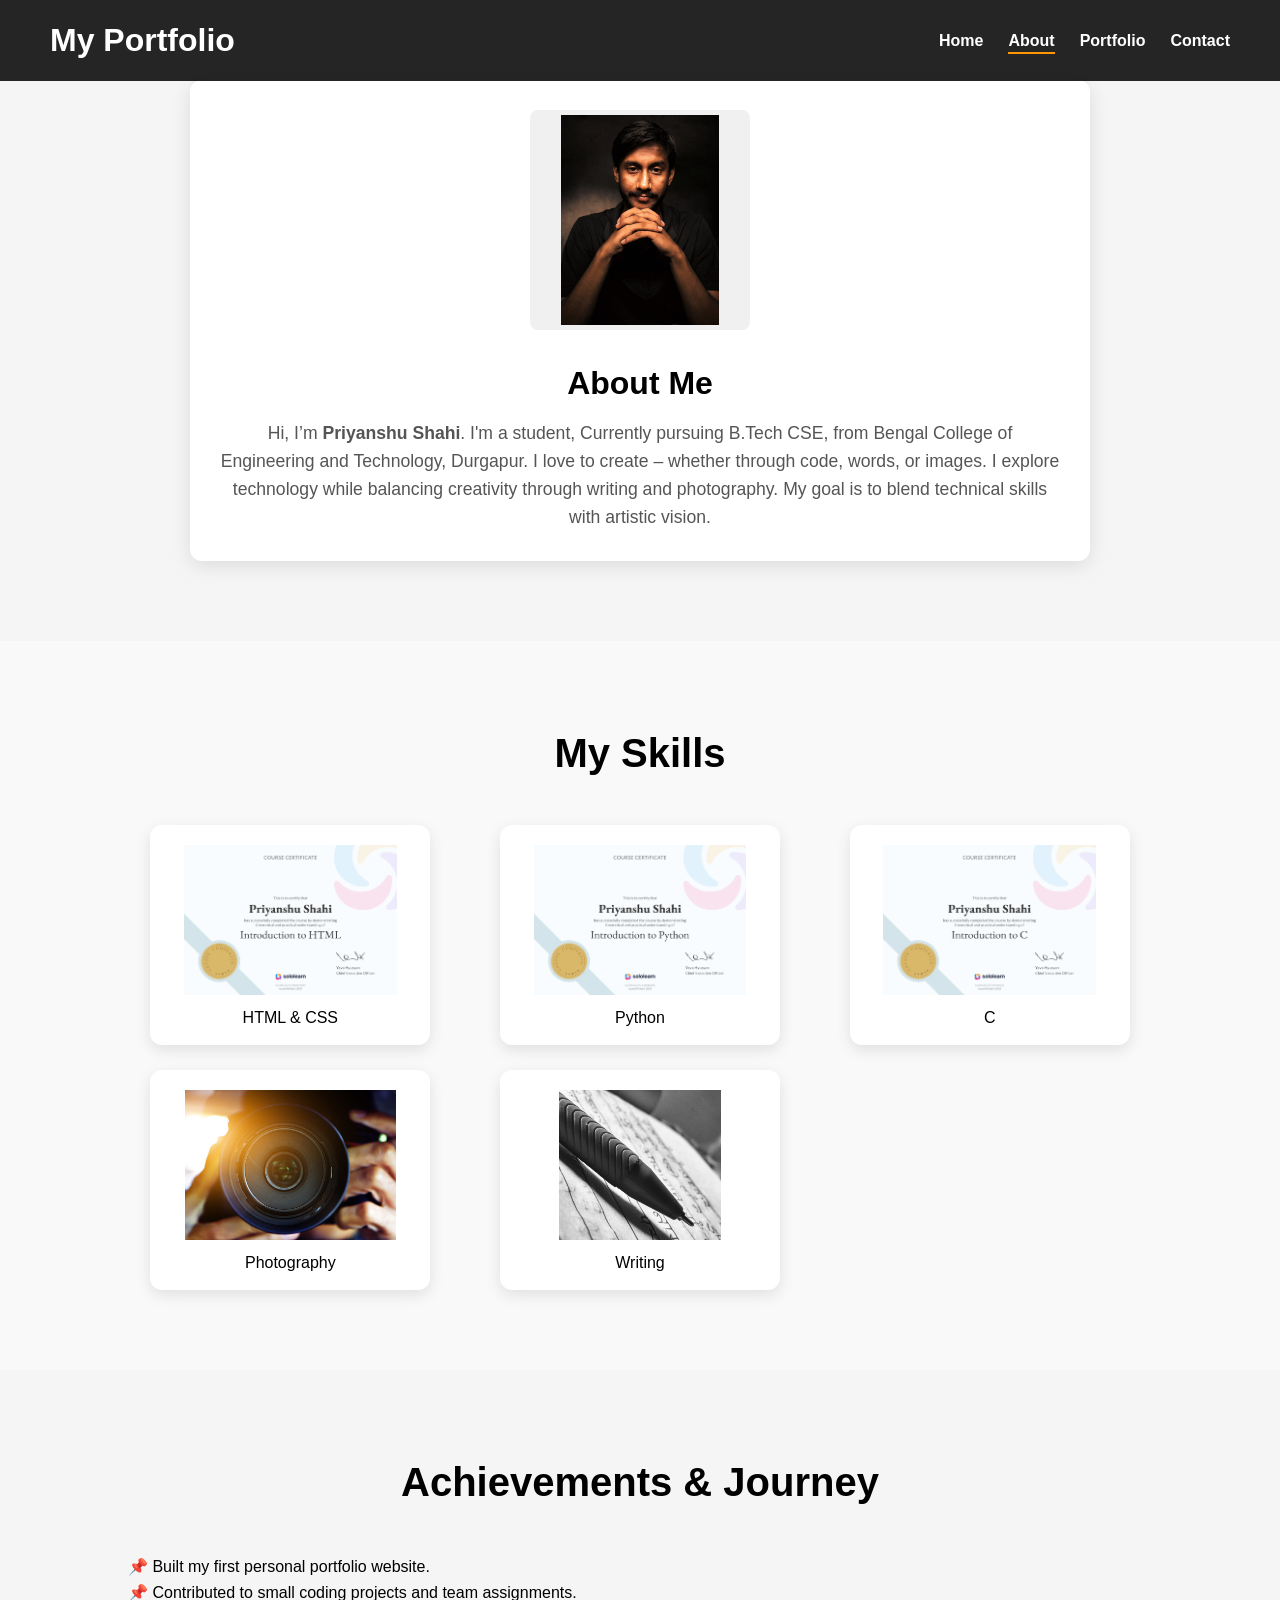
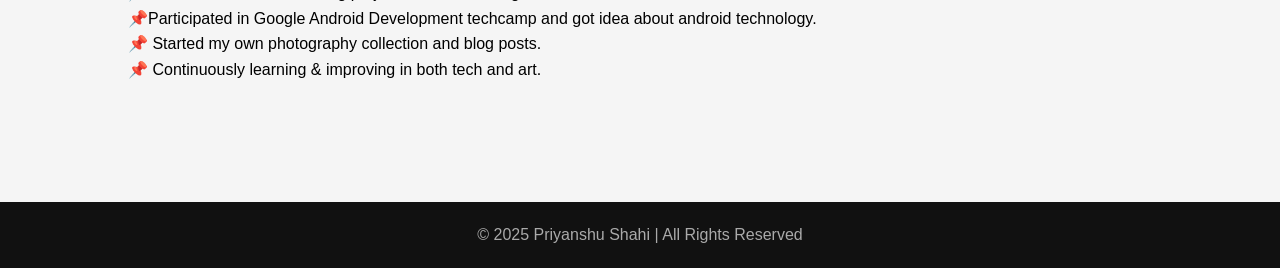
==== about.html @ d2779d8a "commit" ====
<!DOCTYPE html>
<html lang="en">
<head>
  <meta charset="UTF-8">
  <meta name="viewport" content="width=device-width, initial-scale=1.0">
  <title>About</title>
  <link rel="stylesheet" href="style.css">
</head>
<body>
  <header>
    <h1>My Portfolio</h1>
    <nav>
      <ul>
        <li><a href="index.html">Home</a></li>
        <li><a href="about.html" class="active">About</a></li>
        <li><a href="portfolio.html">Portfolio</a></li>
        <li><a href="contact.html">Contact</a></li>
      </ul>
    </nav>
  </header>

  <!-- Profile Box -->
  <section class="about-profile">
    <div class="profile-box">
      <img src="media/i.jpeg" alt="Priyanshu's Profile Picture">
      <div class="bio">
        <h2>About Me</h2>
        <p>
          Hi, I’m <strong>Priyanshu Shahi</strong>. 
          I'm a student, Currently pursuing B.Tech CSE, from Bengal College of Engineering and Technology, Durgapur.
          I love to create – whether through code, words, or images.  
          I explore technology while balancing creativity through writing and photography.  
          My goal is to blend technical skills with artistic vision.
        </p>
      </div>
    </div>
  </section>

  <!-- Skills Section (Box Format) -->
  <section class="skills-boxes">
    <h2>My Skills</h2>
    <div class="skills-grid">
      <div class="skill-card">
        <img src="media/html.png" alt="HTML & CSS">
        HTML & CSS
      </div>
      <div class="skill-card">
        <img src="media/Python.png" alt="JavaScript">
        Python
      </div>
      <div class="skill-card">
        <img src="media/C.png" alt="Problem Solving">
        C
      </div>
      <div class="skill-card">
        <img src="media/p.jpg" alt="Photography">
        Photography
      </div>
      <div class="skill-card">
        <img src="media/w.jpeg" alt="Writing">
        Writing
      </div>
    
    </div>
  </section>

  <!-- Achievements -->
  <section class="about">
    <h2>Achievements & Journey</h2>
    <div class="about-content">
      <p>📌 Built my first personal portfolio website.</p>
      <p>📌 Contributed to small coding projects and team assignments.</p>
      <p>📌Participated in Google Android Development techcamp and got idea about android technology.</p>
      <p>📌 Started my own photography collection and blog posts.</p>
      <p>📌 Continuously learning & improving in both tech and art.</p>
    </div>
  </section>

  <footer>
    <p>© 2025 Priyanshu Shahi | All Rights Reserved</p>
  </footer>
</body>
</html>
---- style.css ----
/* Global Styles */
* { margin: 0; padding: 0; box-sizing: border-box; }
body {
  font-family: Arial, sans-serif;
  background: #f5f5f5;
  line-height: 1.6;
  scroll-behavior: smooth;
}
a { text-decoration: none; color: inherit; }

/* Navbar */
header {
  position: fixed;
  top:0; left:0; width:100%;
  background: rgba(0,0,0,0.85);
  display: flex; justify-content: space-between; align-items:center;
  padding: 15px 50px;
  z-index:1000;
}
header h1 { color:#fff; }
nav ul { display:flex; list-style:none; gap:25px; }
nav ul li a {
  color:#fff; font-weight:bold; position:relative;
}
nav ul li a::after {
  content:""; position:absolute; bottom:-5px; left:0;
  width:0; height:2px; background:#ff9800;
  transition:0.3s;
}
nav ul li a:hover::after, nav ul li a.active::after { width:100%; }

/* Hero Section */
.hero {
  position: relative;
  height: 100vh;
  display: flex;
  justify-content: center;
  align-items: center;
  text-align: center;
  color: #fff;
  overflow: hidden;
}
.hero::before {
  content: "";
  position: absolute;
  top: 0; left: 0;
  width: 100%; height: 100%;
  background: url("media/bg.jpeg") center/cover no-repeat;
  opacity: 0.3;
  z-index: -1;
}
.hero::after {
  content: "";
  position: absolute;
  top: 0; left: 0;
  width: 100%; height: 100%;
  background: rgba(0, 0, 0, 0.5);
  z-index: -1;
}
.hero h2 { font-size:3rem; margin-bottom:15px; }
.hero p { font-size:1.3rem; margin-bottom:20px; }
.hero a {
  padding:12px 30px; border-radius:30px; background:#ff9800; color:#fff;
  font-weight:bold; transition:0.3s;
}
.hero a:hover { background:#e68900; }

/* Profile Section (Home) */
.profile {
  background:#fff; padding:80px 10%; text-align:center;
}
.profile img {
  width:180px; height:180px; border-radius:50%;
  object-fit:cover; margin-bottom:20px;
  border:5px solid #ff9800;
}
.profile h2 { font-size:2rem; margin-bottom:10px; }
.profile p { max-width:700px; margin:auto; font-size:1.1rem; color:#555; }

/* About Page Profile Box */
.about-profile {
  padding: 80px 10%;
  display: flex;
  justify-content: center;
}
.profile-box {
  background: #fff;
  padding: 30px;
  border-radius: 12px;
  box-shadow: 0 5px 20px rgba(0,0,0,0.1);
  max-width: 900px;
  text-align: center;
}
.profile-box img {
  width: 220px;
  height: 220px;
  object-fit: contain;   /* ensures full image fits */
  border-radius: 8px;
  margin-bottom: 20px;
  background: #f0f0f0;
  padding: 5px;
}
.profile-box h2 {
  font-size: 2rem;
  margin-bottom: 10px;
}
.profile-box p {
  font-size: 1.1rem;
  color: #555;
}

/* Skills Section as Gallery */
.skills-boxes {
  padding: 80px 10%;
  background: #f9f9f9;
}
.skills-boxes h2 {
  text-align: center;
  font-size: 2.5rem;
  margin-bottom: 40px;
}

.skills-grid {
  display: grid;
  grid-template-columns: repeat(3, 1fr); /* desktop: 3 per row */
  gap: 25px;
  justify-items: center;
}

.skill-card {
  background: #fff;
  border-radius: 12px;
  overflow: hidden;
  box-shadow: 0 5px 15px rgba(0,0,0,0.1);
  transition: transform 0.3s, box-shadow 0.3s;
  width: 100%;
  max-width: 280px;
}

.skill-card:hover {
  transform: scale(1.05);
  box-shadow: 0 8px 25px rgba(0,0,0,0.15);
}

.skill-card img {
  width: 100%;
  height: 200px;
  object-fit: contain; /* keeps text inside visible */
  background: #fff;
}

/* ===== Responsive Breakpoints ===== */
@media (max-width: 992px) {
  .skills-grid {
    grid-template-columns: repeat(2, 1fr); /* tablet: 2 per row */
  }
}
@media (max-width: 600px) {
  .skills-grid {
    grid-template-columns: 1fr; /* mobile: 1 per row */
  }
}


/* Skill Cards */
.skill-card {
  background: #fff;
  padding: 20px;
  border-radius: 12px;
  box-shadow: 0 5px 15px rgba(0,0,0,0.1);
  text-align: center;
  transition: 0.3s;
  display: flex;
  flex-direction: column;
  align-items: center;
  justify-content: space-between;
  height: 220px;   /* fixed height box */
}

.skill-card:hover {
  transform: translateY(-10px);
  box-shadow: 0 8px 20px rgba(0,0,0,0.15);
}

.skill-card img {
  width: 100%;
  height: 150px;
  object-fit: contain; /* ensures image fits fully */
  margin-bottom: 10px;
}

.skill-card h3 {
  font-size: 0.9rem;   /* smaller caption */
  color: #444;
  font-weight: 500;
}


/* Sections */
section { padding:80px 10%; }

/* Services */
.services { background:#fff; }
.services h2, .about h2, .portfolio h2, .contact h2 {
  text-align:center; font-size:2.5rem; margin-bottom:40px;
}
.service-grid {
  display:grid; grid-template-columns: repeat(auto-fit, minmax(250px,1fr));
  gap:20px;
}
.service-box {
  background:#f9f9f9; padding:30px; border-radius:12px;
  text-align:center; transition:0.3s; box-shadow:0 5px 15px rgba(0,0,0,0.1);
}
.service-box:hover { transform:translateY(-10px); }
.service-box i { font-size:3rem; color:#ff9800; margin-bottom:15px; }

/* Portfolio */
.portfolio-category { margin-bottom: 60px; }
.portfolio-category h3 {
  font-size: 2rem;
  text-align: center;
  margin-bottom: 25px;
}
.grid {
  display:grid; grid-template-columns: repeat(auto-fit, minmax(250px,1fr));
  gap:20px;
}
.card {
  background:#fff; border-radius:12px;
  overflow:hidden; box-shadow:0 5px 15px rgba(0,0,0,0.1);
  transition:transform 0.3s;
}
.card:hover { transform:translateY(-10px); }
.card img { width:100%; height:200px; object-fit:cover; }
.card .info { padding:15px; }

.portfolio-btn {
  text-align: center;
  margin-top: 25px;
}
.portfolio-btn a {
  display: inline-block;
  padding: 12px 30px;
  background: #ff9800;
  color: #fff;
  border-radius: 30px;
  font-weight: bold;
  transition: 0.3s;
}
.portfolio-btn a:hover { background: #e68900; }

/* Contact Section */
.contact {
  background:#222;
  color:#fff;
  text-align:center;
  padding: 80px 10%;
}
.contact form {
  max-width:600px;
  margin:auto;
  text-align:left;
}
.contact input, 
.contact textarea {
  width:100%;
  padding:12px;
  margin:10px 0;
  border:none;
  border-radius:8px;
}
.contact button {
  padding:12px 30px;
  border:none;
  border-radius:30px;
  background:#ff9800;
  color:#fff;
  cursor:pointer;
  font-weight:bold;
}
.contact button:hover {
  background:#e68900;
}
.icons {
  margin-top:25px;
}
.icons a {
  font-size:2rem;
  margin:0 15px;
  color:#ff9800;
  transition:0.3s;
}
.icons a:hover {
  color:#fff;
}
/* Contact Profile Card */
.contact-card {
  background: #fff;
  color: #333;
  text-align: center;
  padding: 30px;
  margin: 30px auto;
  border-radius: 12px;
  box-shadow: 0 5px 15px rgba(0,0,0,0.1);
  max-width: 400px;
}
.contact-card img {
  width: 150px;
  height: 150px;
  border-radius: 12px;
  object-fit: cover;
  margin-bottom: 15px;
}
.contact-card h3 {
  font-size: 22px;
  margin-bottom: 8px;
}
.contact-card p {
  font-size: 14px;
  margin: 4px 0;
}
.contact-card a {
  color: #ff9800;
  text-decoration: none;
}
.contact-card a:hover {
  text-decoration: underline;
}

/* Footer */
footer {
  background:#111; color:#aaa; text-align:center; padding:20px;
  margin-top:40px;
}

/* Responsive */
@media (max-width: 768px) {
  header { padding: 15px 20px; }
  nav ul { gap:15px; }
  .hero h2 { font-size:2rem; }
  .hero p { font-size:1rem; }
  .profile img { width:140px; height:140px; }
  .profile-box img { width:180px; height:180px; }
  .skill-card img { width:100px; height:100px; }
}
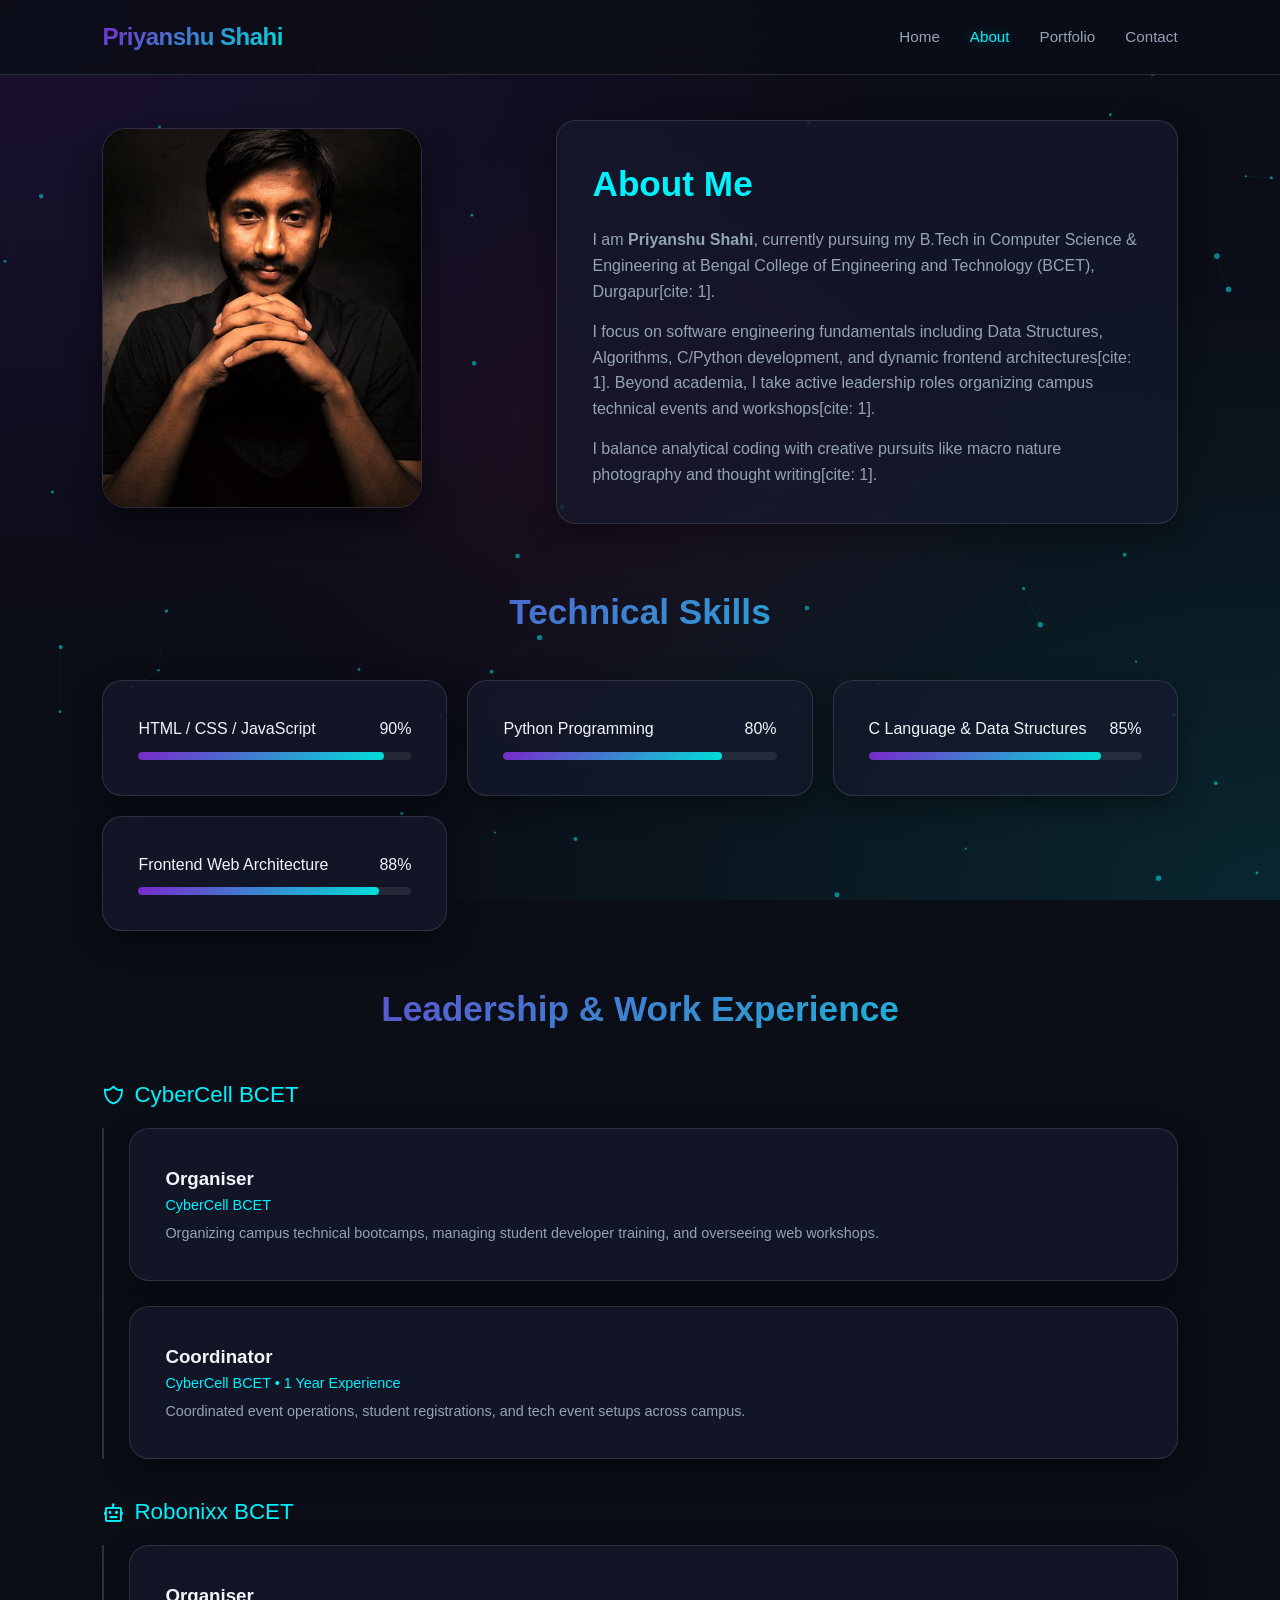
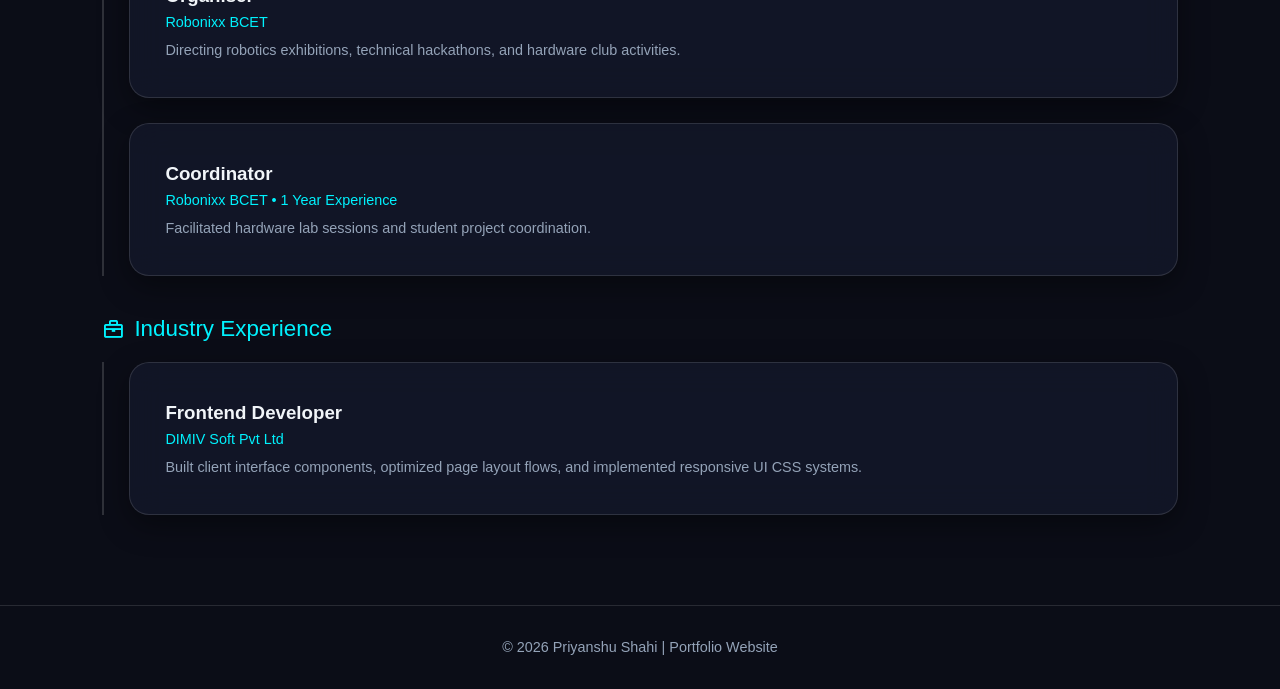
==== commit a11c9c6d: "last edit till cyber animatin" ====
--- a/about.html
+++ b/about.html
@@ -1,83 +1,190 @@
-<!DOCTYPE html>
+<!doctype html>
 <html lang="en">
-<head>
-  <meta charset="UTF-8">
-  <meta name="viewport" content="width=device-width, initial-scale=1.0">
-  <title>About</title>
-  <link rel="stylesheet" href="style.css">
-</head>
-<body>
-  <header>
-    <h1>My Portfolio</h1>
-    <nav>
-      <ul>
-        <li><a href="index.html">Home</a></li>
-        <li><a href="about.html" class="active">About</a></li>
-        <li><a href="portfolio.html">Portfolio</a></li>
-        <li><a href="contact.html">Contact</a></li>
-      </ul>
-    </nav>
-  </header>
+  <head>
+    <meta charset="UTF-8" />
+    <meta name="viewport" content="width=device-width, initial-scale=1.0" />
+    <title>About | Priyanshu Shahi</title>
+    <link
+      href="https://unpkg.com/boxicons@2.1.4/css/boxicons.min.css"
+      rel="stylesheet"
+    />
+    <link rel="stylesheet" href="style.css" />
+  </head>
+  <body>
+    <canvas id="cyber-canvas"></canvas>
+    <header>
+      <div class="logo">Priyanshu Shahi</div>
+      <div class="menu-toggle"><i class="bx bx-menu"></i></div>
+      <nav>
+        <ul>
+          <li><a href="index.html">Home</a></li>
+          <li><a href="about.html" class="active">About</a></li>
+          <li><a href="portfolio.html">Portfolio</a></li>
+          <li><a href="contact.html">Contact</a></li>
+        </ul>
+      </nav>
+    </header>
 
-  <!-- Profile Box -->
-  <section class="about-profile">
-    <div class="profile-box">
-      <img src="media/i.jpeg" alt="Priyanshu's Profile Picture">
-      <div class="bio">
-        <h2>About Me</h2>
-        <p>
-          Hi, I’m <strong>Priyanshu Shahi</strong>. 
-          I'm a student, Currently pursuing B.Tech CSE, from Bengal College of Engineering and Technology, Durgapur.
-          I love to create – whether through code, words, or images.  
-          I explore technology while balancing creativity through writing and photography.  
-          My goal is to blend technical skills with artistic vision.
-        </p>
+    <section>
+      <!-- About Split Layout -->
+      <div class="about-split">
+        <div class="about-photo-wrapper">
+          <img src="media/i.jpeg" alt="Priyanshu Shahi Profile" />
+        </div>
+
+        <div class="glass-card">
+          <h2
+            style="
+              font-size: 2.2rem;
+              margin-bottom: 15px;
+              color: var(--accent-cyan);
+            "
+          >
+            About Me
+          </h2>
+          <p style="color: var(--text-muted); margin-bottom: 15px">
+            I am <strong>Priyanshu Shahi</strong>, currently pursuing my B.Tech
+            in Computer Science & Engineering at Bengal College of Engineering
+            and Technology (BCET), Durgapur[cite: 1].
+          </p>
+          <p style="color: var(--text-muted); margin-bottom: 15px">
+            I focus on software engineering fundamentals including Data
+            Structures, Algorithms, C/Python development, and dynamic frontend
+            architectures[cite: 1]. Beyond academia, I take active leadership
+            roles organizing campus technical events and workshops[cite: 1].
+          </p>
+          <p style="color: var(--text-muted)">
+            I balance analytical coding with creative pursuits like macro nature
+            photography and thought writing[cite: 1].
+          </p>
+        </div>
       </div>
-    </div>
-  </section>
 
-  <!-- Skills Section (Box Format) -->
-  <section class="skills-boxes">
-    <h2>My Skills</h2>
-    <div class="skills-grid">
-      <div class="skill-card">
-        <img src="media/html.png" alt="HTML & CSS">
-        HTML & CSS
+      <!-- Skills Section -->
+      <h2 class="section-title" style="margin-top: 60px">Technical Skills</h2>
+      <div class="skills-grid">
+        <div class="glass-card">
+          <div style="display: flex; justify-content: space-between">
+            <span>HTML / CSS / JavaScript</span><span>90%</span>
+          </div>
+          <div class="progress-track">
+            <div class="progress-fill" data-progress="90"></div>
+          </div>
+        </div>
+        <div class="glass-card">
+          <div style="display: flex; justify-content: space-between">
+            <span>Python Programming</span><span>80%</span>
+          </div>
+          <div class="progress-track">
+            <div class="progress-fill" data-progress="80"></div>
+          </div>
+        </div>
+        <div class="glass-card">
+          <div style="display: flex; justify-content: space-between">
+            <span>C Language & Data Structures</span><span>85%</span>
+          </div>
+          <div class="progress-track">
+            <div class="progress-fill" data-progress="85"></div>
+          </div>
+        </div>
+        <div class="glass-card">
+          <div style="display: flex; justify-content: space-between">
+            <span>Frontend Web Architecture</span><span>88%</span>
+          </div>
+          <div class="progress-track">
+            <div class="progress-fill" data-progress="88"></div>
+          </div>
+        </div>
       </div>
-      <div class="skill-card">
-        <img src="media/Python.png" alt="JavaScript">
-        Python
+
+      <!-- Experience Timeline (Separated Clubs & Industry) -->
+      <h2 class="section-title">Leadership & Work Experience</h2>
+
+      <!-- CyberCell BCET Group -->
+      <div class="timeline-section-title">
+        <i class="bx bx-shield-alt-2"></i> CyberCell BCET
       </div>
-      <div class="skill-card">
-        <img src="media/C.png" alt="Problem Solving">
-        C
+      <div class="timeline">
+        <div class="timeline-item glass-card">
+          <h3>Organiser</h3>
+          <p style="color: var(--accent-cyan); font-size: 0.9rem">
+            CyberCell BCET
+          </p>
+          <p
+            style="color: var(--text-muted); font-size: 0.9rem; margin-top: 5px"
+          >
+            Organizing campus technical bootcamps, managing student developer
+            training, and overseeing web workshops.
+          </p>
+        </div>
+        <div class="timeline-item glass-card">
+          <h3>Coordinator</h3>
+          <p style="color: var(--accent-cyan); font-size: 0.9rem">
+            CyberCell BCET • 1 Year Experience
+          </p>
+          <p
+            style="color: var(--text-muted); font-size: 0.9rem; margin-top: 5px"
+          >
+            Coordinated event operations, student registrations, and tech event
+            setups across campus.
+          </p>
+        </div>
       </div>
-      <div class="skill-card">
-        <img src="media/p.jpg" alt="Photography">
-        Photography
+
+      <!-- Robonixx BCET Group -->
+      <div class="timeline-section-title">
+        <i class="bx bx-bot"></i> Robonixx BCET
       </div>
-      <div class="skill-card">
-        <img src="media/w.jpeg" alt="Writing">
-        Writing
+      <div class="timeline">
+        <div class="timeline-item glass-card">
+          <h3>Organiser</h3>
+          <p style="color: var(--accent-cyan); font-size: 0.9rem">
+            Robonixx BCET
+          </p>
+          <p
+            style="color: var(--text-muted); font-size: 0.9rem; margin-top: 5px"
+          >
+            Directing robotics exhibitions, technical hackathons, and hardware
+            club activities.
+          </p>
+        </div>
+        <div class="timeline-item glass-card">
+          <h3>Coordinator</h3>
+          <p style="color: var(--accent-cyan); font-size: 0.9rem">
+            Robonixx BCET • 1 Year Experience
+          </p>
+          <p
+            style="color: var(--text-muted); font-size: 0.9rem; margin-top: 5px"
+          >
+            Facilitated hardware lab sessions and student project coordination.
+          </p>
+        </div>
       </div>
-    
-    </div>
-  </section>
 
-  <!-- Achievements -->
-  <section class="about">
-    <h2>Achievements & Journey</h2>
-    <div class="about-content">
-      <p>📌 Built my first personal portfolio website.</p>
-      <p>📌 Contributed to small coding projects and team assignments.</p>
-      <p>📌Participated in Google Android Development techcamp and got idea about android technology.</p>
-      <p>📌 Started my own photography collection and blog posts.</p>
-      <p>📌 Continuously learning & improving in both tech and art.</p>
-    </div>
-  </section>
+      <!-- Industry Role Below -->
+      <div class="timeline-section-title">
+        <i class="bx bx-briefcase"></i> Industry Experience
+      </div>
+      <div class="timeline">
+        <div class="timeline-item glass-card">
+          <h3>Frontend Developer</h3>
+          <p style="color: var(--accent-cyan); font-size: 0.9rem">
+            DIMIV Soft Pvt Ltd
+          </p>
+          <p
+            style="color: var(--text-muted); font-size: 0.9rem; margin-top: 5px"
+          >
+            Built client interface components, optimized page layout flows, and
+            implemented responsive UI CSS systems.
+          </p>
+        </div>
+      </div>
+    </section>
 
-  <footer>
-    <p>© 2025 Priyanshu Shahi | All Rights Reserved</p>
-  </footer>
-</body>
+    <footer>
+      <p>© 2026 Priyanshu Shahi | Portfolio Website</p>
+    </footer>
+
+    <script src="script.js"></script>
+  </body>
 </html>
--- a/style.css
+++ b/style.css
@@ -1,346 +1,481 @@
-/* Global Styles */
-* { margin: 0; padding: 0; box-sizing: border-box; }
+/* Custom Properties - Dark Aurora Aesthetic */
+:root {
+  --bg-dark: #0b0d17;
+  --bg-card: rgba(22, 27, 46, 0.65);
+  --border-glow: rgba(255, 255, 255, 0.12);
+  --accent-cyan: #00f2fe;
+  --accent-purple: #9d4edd;
+  --accent-rose: #f72585;
+  --text-main: #f1f5f9;
+  --text-muted: #94a3b8;
+  --gradient-aurora: linear-gradient(135deg, #7928ca 0%, #00dfd8 100%);
+  --gradient-accent: linear-gradient(135deg, #ff007a 0%, #9d4edd 100%);
+}
+
+#cyber-canvas {
+  position: fixed;
+  top: 0;
+  left: 0;
+  width: 100vw;
+  height: 100vh;
+  pointer-events: none;
+  z-index: -2;
+  opacity: 0.85;
+}
+
+* {
+  margin: 0;
+  padding: 0;
+  box-sizing: border-box;
+}
+
+html {
+  scroll-behavior: smooth;
+}
+
 body {
-  font-family: Arial, sans-serif;
-  background: #f5f5f5;
+  font-family:
+    "Inter",
+    -apple-system,
+    BlinkMacSystemFont,
+    "Segoe UI",
+    Roboto,
+    sans-serif;
+  background-color: var(--bg-dark);
+  background-image:
+    radial-gradient(at 0% 0%, rgba(121, 40, 202, 0.15) 0px, transparent 50%),
+    radial-gradient(at 100% 100%, rgba(0, 223, 216, 0.12) 0px, transparent 50%),
+    radial-gradient(at 50% 50%, rgba(247, 37, 133, 0.08) 0px, transparent 50%);
+  background-attachment: fixed;
+  color: var(--text-main);
   line-height: 1.6;
-  scroll-behavior: smooth;
-}
-a { text-decoration: none; color: inherit; }
-
-/* Navbar */
+  overflow-x: hidden;
+}
+
+/* Header & Mobile Navigation */
 header {
   position: fixed;
-  top:0; left:0; width:100%;
-  background: rgba(0,0,0,0.85);
-  display: flex; justify-content: space-between; align-items:center;
-  padding: 15px 50px;
-  z-index:1000;
-}
-header h1 { color:#fff; }
-nav ul { display:flex; list-style:none; gap:25px; }
+  top: 0;
+  left: 0;
+  width: 100%;
+  padding: 18px 8%;
+  background: rgba(11, 13, 23, 0.85);
+  backdrop-filter: blur(16px);
+  display: flex;
+  justify-content: space-between;
+  align-items: center;
+  z-index: 1000;
+  border-bottom: 1px solid var(--border-glow);
+}
+
+.logo {
+  font-size: 1.5rem;
+  font-weight: 800;
+  letter-spacing: -0.5px;
+  background: var(--gradient-aurora);
+  -webkit-background-clip: text;
+  -webkit-text-fill-color: transparent;
+}
+
+nav ul {
+  display: flex;
+  list-style: none;
+  gap: 30px;
+}
+
 nav ul li a {
-  color:#fff; font-weight:bold; position:relative;
-}
-nav ul li a::after {
-  content:""; position:absolute; bottom:-5px; left:0;
-  width:0; height:2px; background:#ff9800;
-  transition:0.3s;
-}
-nav ul li a:hover::after, nav ul li a.active::after { width:100%; }
-
-/* Hero Section */
-.hero {
+  color: var(--text-muted);
+  text-decoration: none;
+  font-weight: 500;
+  font-size: 0.95rem;
+  transition: all 0.3s ease;
+}
+
+nav ul li a:hover,
+nav ul li a.active {
+  color: var(--accent-cyan);
+  text-shadow: 0 0 12px rgba(0, 242, 254, 0.4);
+}
+
+/* Header & Navigation Fixes */
+header {
+  position: fixed;
+  top: 0;
+  left: 0;
+  width: 100%;
+  padding: 18px 8%;
+  background: rgba(11, 13, 23, 0.85);
+  backdrop-filter: blur(16px);
+  display: flex;
+  justify-content: space-between; /* Ensures logo is left and menu/toggle is right */
+  align-items: center;
+  z-index: 1000;
+  border-bottom: 1px solid var(--border-glow);
+}
+
+/* Mobile & Tablet Responsive Header Fix */
+@media (max-width: 900px) {
+  header {
+    padding: 15px 5%; /* Tightens padding for smaller screens */
+  }
+
+  .menu-toggle {
+    display: block;
+    margin-left: auto; /* Forces the toggle icon to the extreme right end */
+    font-size: 2rem;
+    cursor: pointer;
+  }
+
+  nav ul {
+    position: fixed;
+    top: 70px;
+    right: -100%;
+    width: 250px;
+    height: calc(100vh - 70px);
+    background: rgba(11, 13, 23, 0.95);
+    backdrop-filter: blur(20px);
+    flex-direction: column;
+    padding: 40px 30px;
+    transition: right 0.4s ease;
+    border-left: 1px solid var(--border-glow);
+  }
+
+  nav ul.active {
+    right: 0;
+  }
+}
+
+/* Mobile Hamburger Menu Icon */
+.menu-toggle {
+  display: none;
+  font-size: 1.8rem;
+  color: var(--text-main);
+  cursor: pointer;
+}
+
+/* Glassmorphism Containers */
+section {
+  padding: 120px 8% 60px;
+  max-width: 1300px;
+  margin: 0 auto;
+}
+
+.glass-card {
+  background: var(--bg-card);
+  border: 1px solid var(--border-glow);
+  backdrop-filter: blur(16px);
+  border-radius: 20px;
+  padding: 35px;
+  box-shadow: 0 10px 30px rgba(0, 0, 0, 0.4);
+  transition:
+    transform 0.4s cubic-bezier(0.175, 0.885, 0.32, 1.275),
+    box-shadow 0.4s ease;
+}
+
+.glass-card:hover {
+  box-shadow: 0 15px 35px rgba(121, 40, 202, 0.2);
+  border-color: rgba(255, 255, 255, 0.25);
+}
+
+/* Section Headings */
+.section-title {
+  font-size: 2.2rem;
+  text-align: center;
+  margin-bottom: 40px;
+  background: var(--gradient-aurora);
+  -webkit-background-clip: text;
+  -webkit-text-fill-color: transparent;
+}
+
+/* Hero Split Layout */
+.hero-wrapper {
+  display: grid;
+  grid-template-columns: 1.2fr 0.8fr;
+  gap: 40px;
+  align-items: center;
+  min-height: 70vh;
+}
+
+.hero-profile-container {
   position: relative;
-  height: 100vh;
   display: flex;
   justify-content: center;
-  align-items: center;
+}
+
+.profile-frame {
+  position: relative;
+  width: 280px;
+  height: 340px;
+  border-radius: 240px;
+  overflow: hidden;
+  padding: 0;
+  box-shadow: 0 10px 10px rgba(0, 0, 0, 0.6);
+}
+
+.profile-frame img {
+  width: 100%;
+  height: 100%;
+  object-fit: cover;
+  border-radius: 20px;
+}
+
+/* About Layout with Integrated Photo */
+.about-split {
+  display: grid;
+  grid-template-columns: 0.8fr 1.2fr;
+  gap: 40px;
+  align-items: center;
+}
+
+.about-photo-wrapper img {
+  width: 100%;
+  max-width: 320px;
+  height: 380px;
+  object-fit: cover;
+  border-radius: 24px;
+  border: 1px solid var(--border-glow);
+  box-shadow: 0 15px 30px rgba(0, 0, 0, 0.5);
+}
+
+/* Stats Counter Grid */
+.stats-grid {
+  display: grid;
+  grid-template-columns: repeat(auto-fit, minmax(200px, 1fr));
+  gap: 20px;
+  margin: 40px 0;
+}
+
+.stat-card {
   text-align: center;
-  color: #fff;
+}
+
+.stat-card h3 {
+  font-size: 2.5rem;
+  background: var(--gradient-aurora);
+  -webkit-background-clip: text;
+  -webkit-text-fill-color: transparent;
+}
+
+/* Progress Bars */
+.skills-grid {
+  display: grid;
+  grid-template-columns: repeat(auto-fit, minmax(280px, 1fr));
+  gap: 20px;
+  margin-bottom: 50px;
+}
+
+.progress-track {
+  width: 100%;
+  height: 8px;
+  background: rgba(255, 255, 255, 0.08);
+  border-radius: 10px;
   overflow: hidden;
-}
-.hero::before {
+  margin-top: 10px;
+}
+
+.progress-fill {
+  height: 100%;
+  background: var(--gradient-aurora);
+  border-radius: 10px;
+  width: 0%;
+  transition: width 1.5s ease-in-out;
+}
+
+/* Timeline Layout */
+.timeline-section-title {
+  font-size: 1.4rem;
+  color: var(--accent-cyan);
+  margin: 35px 0 15px;
+  display: flex;
+  align-items: center;
+  gap: 10px;
+}
+
+.timeline {
+  border-left: 2px solid rgba(255, 255, 255, 0.15);
+  padding-left: 25px;
+  margin-bottom: 30px;
+}
+
+.timeline-item {
+  position: relative;
+  margin-bottom: 25px;
+}
+
+.timeline-item::before {
   content: "";
   position: absolute;
-  top: 0; left: 0;
-  width: 100%; height: 100%;
-  background: url("media/bg.jpeg") center/cover no-repeat;
-  opacity: 0.3;
-  z-index: -1;
-}
-.hero::after {
+  left: -32px;
+  top: 8px;
+  width: 12px;
+  height: 12px;
+  background: var(--accent-cyan);
+  border-radius: 50%;
+  box-shadow: 0 0 10px var(--accent-cyan);
+}
+
+/* Project & Hobby Grid */
+.projects-grid {
+  display: grid;
+  grid-template-columns: repeat(auto-fit, minmax(300px, 1fr));
+  gap: 30px;
+  margin-bottom: 40px;
+}
+
+.project-img {
+  width: 100%;
+  height: 180px;
+  object-fit: cover;
+  border-radius: 12px;
+  margin-bottom: 15px;
+}
+
+.collage-grid {
+  display: grid;
+  grid-template-columns: repeat(auto-fit, minmax(160px, 1fr));
+  gap: 15px;
+  margin: 20px 0;
+}
+
+.collage-grid img {
+  width: 100%;
+  height: 130px;
+  object-fit: cover;
+  border-radius: 12px;
+  transition: transform 0.3s ease;
+}
+
+.collage-grid img:hover {
+  transform: scale(1.05);
+}
+
+/* Contact Redesigned Grid */
+.contact-grid {
+  display: grid;
+  grid-template-columns: 1fr 1.2fr;
+  gap: 40px;
+}
+
+.contact-info-card {
+  display: flex;
+  flex-direction: column;
+  gap: 20px;
+}
+
+.contact-row {
+  display: flex;
+  align-items: center;
+  gap: 15px;
+}
+
+.contact-icon {
+  width: 48px;
+  height: 48px;
+  border-radius: 12px;
+  background: rgba(0, 242, 254, 0.1);
+  border: 1px solid rgba(0, 242, 254, 0.2);
+  display: flex;
+  align-items: center;
+  justify-content: center;
+  color: var(--accent-cyan);
+  font-size: 1.4rem;
+}
+
+footer {
+  text-align: center;
+  padding: 30px;
+  border-top: 1px solid var(--border-glow);
+  color: var(--text-muted);
+  font-size: 0.9rem;
+}
+
+/* Mobile Responsive Breakpoints */
+@media (max-width: 900px) {
+  .hero-wrapper,
+  .about-split,
+  .contact-grid {
+    grid-template-columns: 1fr;
+  }
+  .about-photo-wrapper {
+    display: flex;
+    justify-content: center;
+  }
+  .menu-toggle {
+    display: block;
+  }
+  nav ul {
+    position: fixed;
+    top: 70px;
+    right: -100%;
+    width: 250px;
+    height: calc(100vh - 70px);
+    background: rgba(11, 13, 23, 0.95);
+    backdrop-filter: blur(20px);
+    flex-direction: column;
+    padding: 40px 30px;
+    transition: 0.4s ease;
+    border-left: 1px solid var(--border-glow);
+  }
+  nav ul.active {
+    right: 0;
+  }
+}
+/* Glass Card Glow Effect (Replaces 3D Tilt Distortion) */
+.glass-card {
+  position: relative;
+  overflow: hidden;
+}
+
+.glass-card::before {
   content: "";
   position: absolute;
-  top: 0; left: 0;
-  width: 100%; height: 100%;
-  background: rgba(0, 0, 0, 0.5);
-  z-index: -1;
-}
-.hero h2 { font-size:3rem; margin-bottom:15px; }
-.hero p { font-size:1.3rem; margin-bottom:20px; }
-.hero a {
-  padding:12px 30px; border-radius:30px; background:#ff9800; color:#fff;
-  font-weight:bold; transition:0.3s;
-}
-.hero a:hover { background:#e68900; }
-
-/* Profile Section (Home) */
-.profile {
-  background:#fff; padding:80px 10%; text-align:center;
-}
-.profile img {
-  width:180px; height:180px; border-radius:50%;
-  object-fit:cover; margin-bottom:20px;
-  border:5px solid #ff9800;
-}
-.profile h2 { font-size:2rem; margin-bottom:10px; }
-.profile p { max-width:700px; margin:auto; font-size:1.1rem; color:#555; }
-
-/* About Page Profile Box */
-.about-profile {
-  padding: 80px 10%;
-  display: flex;
-  justify-content: center;
-}
-.profile-box {
-  background: #fff;
-  padding: 30px;
+  top: var(--mouse-y, 50%);
+  left: var(--mouse-x, 50%);
+  width: 250px;
+  height: 250px;
+  background: radial-gradient(circle, rgba(0, 242, 254, 0.15), transparent 70%);
+  transform: translate(-50%, -50%);
+  pointer-events: none;
+  opacity: 0;
+  transition: opacity 0.3s ease;
+}
+
+/* Home Terminal Widget */
+.terminal-card {
+  background: rgba(10, 14, 26, 0.9);
+  border: 1px solid rgba(0, 242, 254, 0.3);
   border-radius: 12px;
-  box-shadow: 0 5px 20px rgba(0,0,0,0.1);
-  max-width: 900px;
-  text-align: center;
-}
-.profile-box img {
-  width: 220px;
-  height: 220px;
-  object-fit: contain;   /* ensures full image fits */
-  border-radius: 8px;
-  margin-bottom: 20px;
-  background: #f0f0f0;
-  padding: 5px;
-}
-.profile-box h2 {
-  font-size: 2rem;
-  margin-bottom: 10px;
-}
-.profile-box p {
-  font-size: 1.1rem;
-  color: #555;
-}
-
-/* Skills Section as Gallery */
-.skills-boxes {
-  padding: 80px 10%;
-  background: #f9f9f9;
-}
-.skills-boxes h2 {
-  text-align: center;
-  font-size: 2.5rem;
-  margin-bottom: 40px;
-}
-
-.skills-grid {
-  display: grid;
-  grid-template-columns: repeat(3, 1fr); /* desktop: 3 per row */
+  padding: 20px;
+  font-family: "Courier New", Courier, monospace;
+  font-size: 0.9rem;
+  color: #00f2fe;
+}
+
+.terminal-header {
+  display: flex;
+  gap: 8px;
+  margin-bottom: 15px;
+}
+
+.dot {
+  width: 10px;
+  height: 10px;
+  border-radius: 50%;
+}
+.dot-red {
+  background: #ff5f56;
+}
+.dot-yellow {
+  background: #ffbd2e;
+}
+.dot-green {
+  background: #27c93f;
+}
+
+/* Grid Spacing Enhancements */
+.home-details-grid {
+  display: grid;
+  grid-template-columns: repeat(auto-fit, minmax(280px, 1fr));
   gap: 25px;
-  justify-items: center;
-}
-
-.skill-card {
-  background: #fff;
-  border-radius: 12px;
-  overflow: hidden;
-  box-shadow: 0 5px 15px rgba(0,0,0,0.1);
-  transition: transform 0.3s, box-shadow 0.3s;
-  width: 100%;
-  max-width: 280px;
-}
-
-.skill-card:hover {
-  transform: scale(1.05);
-  box-shadow: 0 8px 25px rgba(0,0,0,0.15);
-}
-
-.skill-card img {
-  width: 100%;
-  height: 200px;
-  object-fit: contain; /* keeps text inside visible */
-  background: #fff;
-}
-
-/* ===== Responsive Breakpoints ===== */
-@media (max-width: 992px) {
-  .skills-grid {
-    grid-template-columns: repeat(2, 1fr); /* tablet: 2 per row */
-  }
-}
-@media (max-width: 600px) {
-  .skills-grid {
-    grid-template-columns: 1fr; /* mobile: 1 per row */
-  }
-}
-
-
-/* Skill Cards */
-.skill-card {
-  background: #fff;
-  padding: 20px;
-  border-radius: 12px;
-  box-shadow: 0 5px 15px rgba(0,0,0,0.1);
-  text-align: center;
-  transition: 0.3s;
-  display: flex;
-  flex-direction: column;
-  align-items: center;
-  justify-content: space-between;
-  height: 220px;   /* fixed height box */
-}
-
-.skill-card:hover {
-  transform: translateY(-10px);
-  box-shadow: 0 8px 20px rgba(0,0,0,0.15);
-}
-
-.skill-card img {
-  width: 100%;
-  height: 150px;
-  object-fit: contain; /* ensures image fits fully */
-  margin-bottom: 10px;
-}
-
-.skill-card h3 {
-  font-size: 0.9rem;   /* smaller caption */
-  color: #444;
-  font-weight: 500;
-}
-
-
-/* Sections */
-section { padding:80px 10%; }
-
-/* Services */
-.services { background:#fff; }
-.services h2, .about h2, .portfolio h2, .contact h2 {
-  text-align:center; font-size:2.5rem; margin-bottom:40px;
-}
-.service-grid {
-  display:grid; grid-template-columns: repeat(auto-fit, minmax(250px,1fr));
-  gap:20px;
-}
-.service-box {
-  background:#f9f9f9; padding:30px; border-radius:12px;
-  text-align:center; transition:0.3s; box-shadow:0 5px 15px rgba(0,0,0,0.1);
-}
-.service-box:hover { transform:translateY(-10px); }
-.service-box i { font-size:3rem; color:#ff9800; margin-bottom:15px; }
-
-/* Portfolio */
-.portfolio-category { margin-bottom: 60px; }
-.portfolio-category h3 {
-  font-size: 2rem;
-  text-align: center;
-  margin-bottom: 25px;
-}
-.grid {
-  display:grid; grid-template-columns: repeat(auto-fit, minmax(250px,1fr));
-  gap:20px;
-}
-.card {
-  background:#fff; border-radius:12px;
-  overflow:hidden; box-shadow:0 5px 15px rgba(0,0,0,0.1);
-  transition:transform 0.3s;
-}
-.card:hover { transform:translateY(-10px); }
-.card img { width:100%; height:200px; object-fit:cover; }
-.card .info { padding:15px; }
-
-.portfolio-btn {
-  text-align: center;
-  margin-top: 25px;
-}
-.portfolio-btn a {
-  display: inline-block;
-  padding: 12px 30px;
-  background: #ff9800;
-  color: #fff;
-  border-radius: 30px;
-  font-weight: bold;
-  transition: 0.3s;
-}
-.portfolio-btn a:hover { background: #e68900; }
-
-/* Contact Section */
-.contact {
-  background:#222;
-  color:#fff;
-  text-align:center;
-  padding: 80px 10%;
-}
-.contact form {
-  max-width:600px;
-  margin:auto;
-  text-align:left;
-}
-.contact input, 
-.contact textarea {
-  width:100%;
-  padding:12px;
-  margin:10px 0;
-  border:none;
-  border-radius:8px;
-}
-.contact button {
-  padding:12px 30px;
-  border:none;
-  border-radius:30px;
-  background:#ff9800;
-  color:#fff;
-  cursor:pointer;
-  font-weight:bold;
-}
-.contact button:hover {
-  background:#e68900;
-}
-.icons {
-  margin-top:25px;
-}
-.icons a {
-  font-size:2rem;
-  margin:0 15px;
-  color:#ff9800;
-  transition:0.3s;
-}
-.icons a:hover {
-  color:#fff;
-}
-/* Contact Profile Card */
-.contact-card {
-  background: #fff;
-  color: #333;
-  text-align: center;
-  padding: 30px;
-  margin: 30px auto;
-  border-radius: 12px;
-  box-shadow: 0 5px 15px rgba(0,0,0,0.1);
-  max-width: 400px;
-}
-.contact-card img {
-  width: 150px;
-  height: 150px;
-  border-radius: 12px;
-  object-fit: cover;
-  margin-bottom: 15px;
-}
-.contact-card h3 {
-  font-size: 22px;
-  margin-bottom: 8px;
-}
-.contact-card p {
-  font-size: 14px;
-  margin: 4px 0;
-}
-.contact-card a {
-  color: #ff9800;
-  text-decoration: none;
-}
-.contact-card a:hover {
-  text-decoration: underline;
-}
-
-/* Footer */
-footer {
-  background:#111; color:#aaa; text-align:center; padding:20px;
-  margin-top:40px;
-}
-
-/* Responsive */
-@media (max-width: 768px) {
-  header { padding: 15px 20px; }
-  nav ul { gap:15px; }
-  .hero h2 { font-size:2rem; }
-  .hero p { font-size:1rem; }
-  .profile img { width:140px; height:140px; }
-  .profile-box img { width:180px; height:180px; }
-  .skill-card img { width:100px; height:100px; }
-}
+  margin-top: 40px;
+}
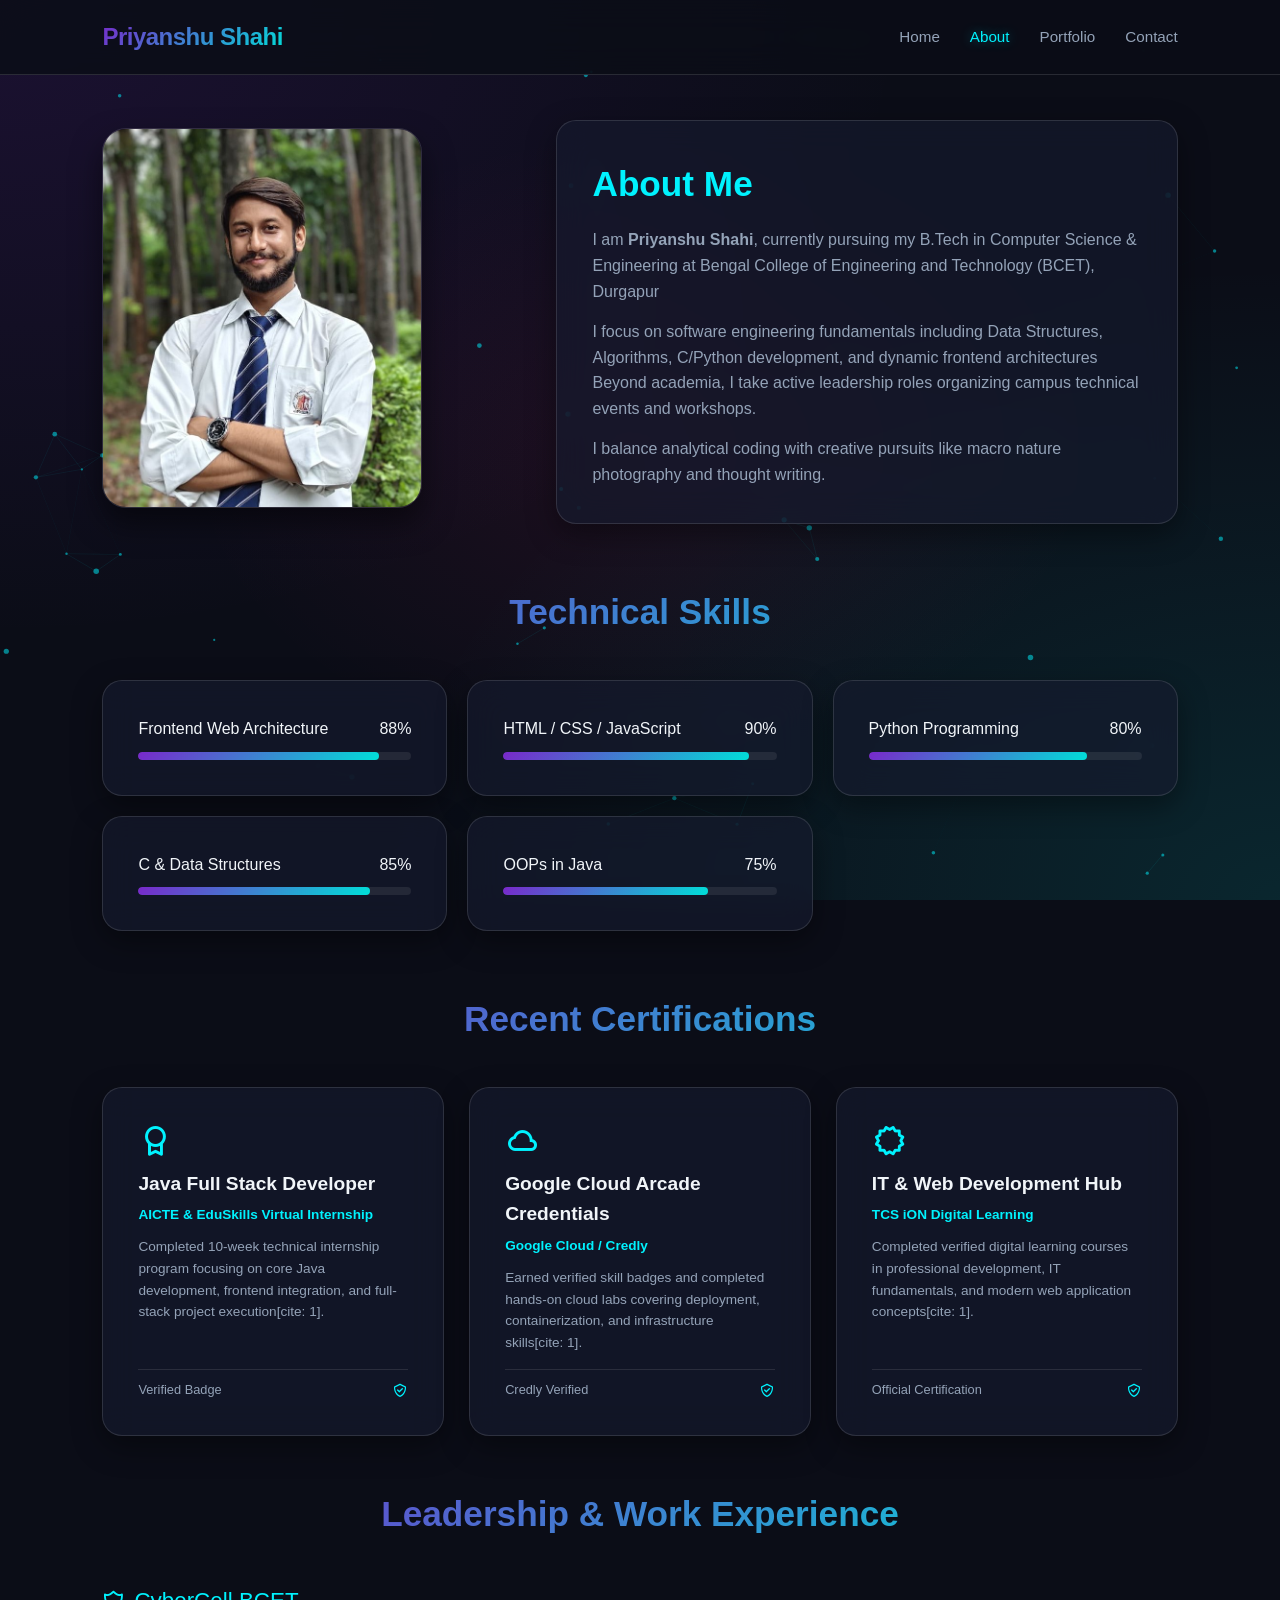
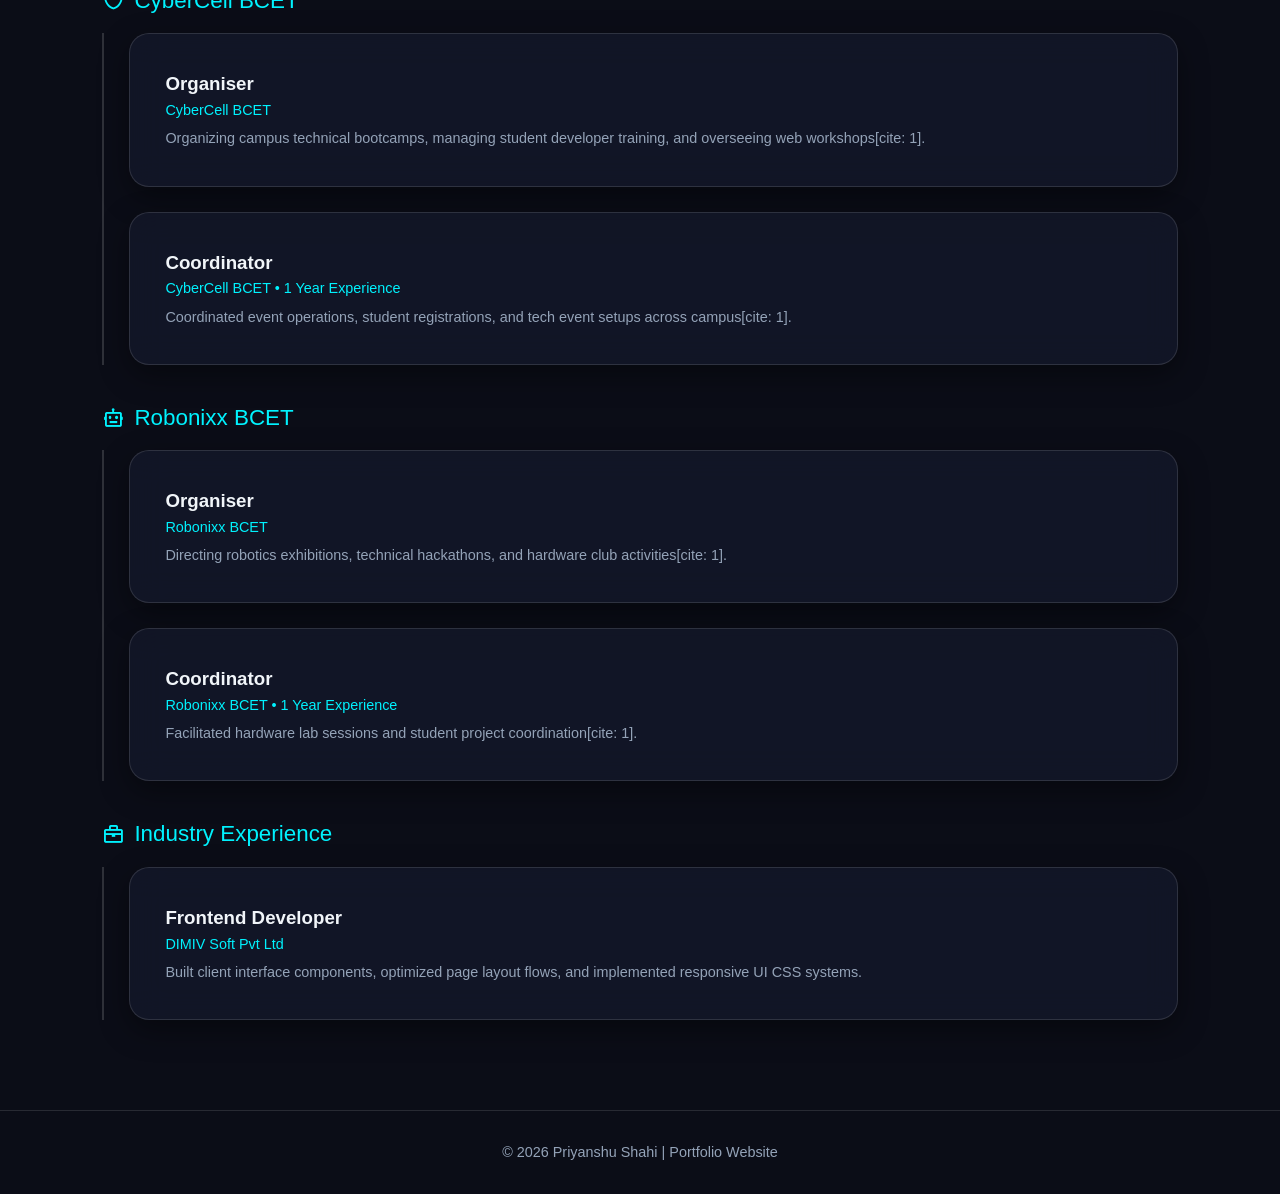
==== commit bae0b773: "final touch" ====
--- a/about.html
+++ b/about.html
@@ -11,7 +11,9 @@
     <link rel="stylesheet" href="style.css" />
   </head>
   <body>
+    <!-- Interactive Cyber Canvas -->
     <canvas id="cyber-canvas"></canvas>
+
     <header>
       <div class="logo">Priyanshu Shahi</div>
       <div class="menu-toggle"><i class="bx bx-menu"></i></div>
@@ -29,7 +31,7 @@
       <!-- About Split Layout -->
       <div class="about-split">
         <div class="about-photo-wrapper">
-          <img src="media/i.jpeg" alt="Priyanshu Shahi Profile" />
+          <img src="media/i1.jpeg" alt="Priyanshu Shahi Profile" />
         </div>
 
         <div class="glass-card">
@@ -45,17 +47,17 @@
           <p style="color: var(--text-muted); margin-bottom: 15px">
             I am <strong>Priyanshu Shahi</strong>, currently pursuing my B.Tech
             in Computer Science & Engineering at Bengal College of Engineering
-            and Technology (BCET), Durgapur[cite: 1].
+            and Technology (BCET), Durgapur
           </p>
           <p style="color: var(--text-muted); margin-bottom: 15px">
             I focus on software engineering fundamentals including Data
             Structures, Algorithms, C/Python development, and dynamic frontend
-            architectures[cite: 1]. Beyond academia, I take active leadership
-            roles organizing campus technical events and workshops[cite: 1].
+            architectures Beyond academia, I take active leadership roles
+            organizing campus technical events and workshops.
           </p>
           <p style="color: var(--text-muted)">
             I balance analytical coding with creative pursuits like macro nature
-            photography and thought writing[cite: 1].
+            photography and thought writing.
           </p>
         </div>
       </div>
@@ -65,6 +67,14 @@
       <div class="skills-grid">
         <div class="glass-card">
           <div style="display: flex; justify-content: space-between">
+            <span>Frontend Web Architecture</span><span>88%</span>
+          </div>
+          <div class="progress-track">
+            <div class="progress-fill" data-progress="88"></div>
+          </div>
+        </div>
+        <div class="glass-card">
+          <div style="display: flex; justify-content: space-between">
             <span>HTML / CSS / JavaScript</span><span>90%</span>
           </div>
           <div class="progress-track">
@@ -81,7 +91,7 @@
         </div>
         <div class="glass-card">
           <div style="display: flex; justify-content: space-between">
-            <span>C Language & Data Structures</span><span>85%</span>
+            <span>C & Data Structures</span><span>85%</span>
           </div>
           <div class="progress-track">
             <div class="progress-fill" data-progress="85"></div>
@@ -89,10 +99,200 @@
         </div>
         <div class="glass-card">
           <div style="display: flex; justify-content: space-between">
-            <span>Frontend Web Architecture</span><span>88%</span>
-          </div>
-          <div class="progress-track">
-            <div class="progress-fill" data-progress="88"></div>
+            <span>OOPs in Java</span><span>75%</span>
+          </div>
+          <div class="progress-track">
+            <div class="progress-fill" data-progress="75"></div>
+          </div>
+        </div>
+      </div>
+
+      <!-- Recent Certifications -->
+      <h2 class="section-title" style="margin-top: 60px">
+        Recent Certifications
+      </h2>
+      <div
+        style="
+          display: grid;
+          grid-template-columns: repeat(auto-fit, minmax(280px, 1fr));
+          gap: 25px;
+          margin-bottom: 50px;
+        "
+      >
+        <!-- Certificate 1 -->
+        <div
+          class="glass-card"
+          style="
+            display: flex;
+            flex-direction: column;
+            justify-content: space-between;
+          "
+        >
+          <div>
+            <i
+              class="bx bx-award"
+              style="
+                font-size: 2.2rem;
+                color: var(--accent-cyan);
+                margin-bottom: 10px;
+              "
+            ></i>
+            <h3 style="font-size: 1.2rem; margin-bottom: 5px">
+              Java Full Stack Developer
+            </h3>
+            <p
+              style="
+                color: var(--accent-cyan);
+                font-size: 0.85rem;
+                font-weight: 600;
+              "
+            >
+              AICTE & EduSkills Virtual Internship
+            </p>
+            <p
+              style="
+                color: var(--text-muted);
+                font-size: 0.85rem;
+                margin-top: 10px;
+              "
+            >
+              Completed 10-week technical internship program focusing on core
+              Java development, frontend integration, and full-stack project
+              execution[cite: 1].
+            </p>
+          </div>
+          <div
+            style="
+              margin-top: 15px;
+              border-top: 1px solid rgba(255, 255, 255, 0.1);
+              padding-top: 10px;
+              display: flex;
+              justify-content: space-between;
+              align-items: center;
+            "
+          >
+            <span style="font-size: 0.8rem; color: var(--text-muted)"
+              >Verified Badge</span
+            >
+            <i class="bx bx-check-shield" style="color: var(--accent-cyan)"></i>
+          </div>
+        </div>
+
+        <!-- Certificate 2 -->
+        <div
+          class="glass-card"
+          style="
+            display: flex;
+            flex-direction: column;
+            justify-content: space-between;
+          "
+        >
+          <div>
+            <i
+              class="bx bx-cloud"
+              style="
+                font-size: 2.2rem;
+                color: var(--accent-cyan);
+                margin-bottom: 10px;
+              "
+            ></i>
+            <h3 style="font-size: 1.2rem; margin-bottom: 5px">
+              Google Cloud Arcade Credentials
+            </h3>
+            <p
+              style="
+                color: var(--accent-cyan);
+                font-size: 0.85rem;
+                font-weight: 600;
+              "
+            >
+              Google Cloud / Credly
+            </p>
+            <p
+              style="
+                color: var(--text-muted);
+                font-size: 0.85rem;
+                margin-top: 10px;
+              "
+            >
+              Earned verified skill badges and completed hands-on cloud labs
+              covering deployment, containerization, and infrastructure
+              skills[cite: 1].
+            </p>
+          </div>
+          <div
+            style="
+              margin-top: 15px;
+              border-top: 1px solid rgba(255, 255, 255, 0.1);
+              padding-top: 10px;
+              display: flex;
+              justify-content: space-between;
+              align-items: center;
+            "
+          >
+            <span style="font-size: 0.8rem; color: var(--text-muted)"
+              >Credly Verified</span
+            >
+            <i class="bx bx-check-shield" style="color: var(--accent-cyan)"></i>
+          </div>
+        </div>
+
+        <!-- Certificate 3 -->
+        <div
+          class="glass-card"
+          style="
+            display: flex;
+            flex-direction: column;
+            justify-content: space-between;
+          "
+        >
+          <div>
+            <i
+              class="bx bx-certification"
+              style="
+                font-size: 2.2rem;
+                color: var(--accent-cyan);
+                margin-bottom: 10px;
+              "
+            ></i>
+            <h3 style="font-size: 1.2rem; margin-bottom: 5px">
+              IT & Web Development Hub
+            </h3>
+            <p
+              style="
+                color: var(--accent-cyan);
+                font-size: 0.85rem;
+                font-weight: 600;
+              "
+            >
+              TCS iON Digital Learning
+            </p>
+            <p
+              style="
+                color: var(--text-muted);
+                font-size: 0.85rem;
+                margin-top: 10px;
+              "
+            >
+              Completed verified digital learning courses in professional
+              development, IT fundamentals, and modern web application
+              concepts[cite: 1].
+            </p>
+          </div>
+          <div
+            style="
+              margin-top: 15px;
+              border-top: 1px solid rgba(255, 255, 255, 0.1);
+              padding-top: 10px;
+              display: flex;
+              justify-content: space-between;
+              align-items: center;
+            "
+          >
+            <span style="font-size: 0.8rem; color: var(--text-muted)"
+              >Official Certification</span
+            >
+            <i class="bx bx-check-shield" style="color: var(--accent-cyan)"></i>
           </div>
         </div>
       </div>
@@ -114,7 +314,7 @@
             style="color: var(--text-muted); font-size: 0.9rem; margin-top: 5px"
           >
             Organizing campus technical bootcamps, managing student developer
-            training, and overseeing web workshops.
+            training, and overseeing web workshops[cite: 1].
           </p>
         </div>
         <div class="timeline-item glass-card">
@@ -126,7 +326,7 @@
             style="color: var(--text-muted); font-size: 0.9rem; margin-top: 5px"
           >
             Coordinated event operations, student registrations, and tech event
-            setups across campus.
+            setups across campus[cite: 1].
           </p>
         </div>
       </div>
@@ -145,7 +345,7 @@
             style="color: var(--text-muted); font-size: 0.9rem; margin-top: 5px"
           >
             Directing robotics exhibitions, technical hackathons, and hardware
-            club activities.
+            club activities[cite: 1].
           </p>
         </div>
         <div class="timeline-item glass-card">
@@ -156,7 +356,8 @@
           <p
             style="color: var(--text-muted); font-size: 0.9rem; margin-top: 5px"
           >
-            Facilitated hardware lab sessions and student project coordination.
+            Facilitated hardware lab sessions and student project
+            coordination[cite: 1].
           </p>
         </div>
       </div>
@@ -181,6 +382,11 @@
       </div>
     </section>
 
+    <!-- Back to Top Button -->
+    <button id="backToTop" title="Go to top">
+      <i class="bx bx-up-arrow-alt"></i>
+    </button>
+
     <footer>
       <p>© 2026 Priyanshu Shahi | Portfolio Website</p>
     </footer>
--- a/style.css
+++ b/style.css
@@ -107,7 +107,7 @@
   background: rgba(11, 13, 23, 0.85);
   backdrop-filter: blur(16px);
   display: flex;
-  justify-content: space-between; /* Ensures logo is left and menu/toggle is right */
+  justify-content: space-between;
   align-items: center;
   z-index: 1000;
   border-bottom: 1px solid var(--border-glow);
@@ -116,12 +116,12 @@
 /* Mobile & Tablet Responsive Header Fix */
 @media (max-width: 900px) {
   header {
-    padding: 15px 5%; /* Tightens padding for smaller screens */
+    padding: 15px 5%;
   }
 
   .menu-toggle {
     display: block;
-    margin-left: auto; /* Forces the toggle icon to the extreme right end */
+    margin-left: auto;
     font-size: 2rem;
     cursor: pointer;
   }
@@ -206,7 +206,7 @@
   position: relative;
   width: 280px;
   height: 340px;
-  border-radius: 240px;
+  border-radius: 200px;
   overflow: hidden;
   padding: 0;
   box-shadow: 0 10px 10px rgba(0, 0, 0, 0.6);
@@ -216,7 +216,7 @@
   width: 100%;
   height: 100%;
   object-fit: cover;
-  border-radius: 20px;
+  border-radius: 200px;
 }
 
 /* About Layout with Integrated Photo */
@@ -345,7 +345,21 @@
   transition: transform 0.3s ease;
 }
 
-.collage-grid img:hover {
+.collage-grid1 {
+  display: grid;
+  grid-template-columns: repeat(auto-fit, minmax(160px, 1fr));
+  gap: 15px;
+  margin: 20px 0;
+}
+
+.collage-grid1 img {
+  width: 100%;
+  height: 230px;
+  object-fit: cover;
+  border-radius: 12px;
+  transition: transform 0.3s ease;
+}
+.collage-grid1 img:hover {
   transform: scale(1.05);
 }
 
@@ -479,3 +493,36 @@
   gap: 25px;
   margin-top: 40px;
 }
+
+/* Back to Top Floating Button */
+#backToTop {
+  position: fixed;
+  bottom: 30px;
+  right: 30px;
+  width: 48px;
+  height: 48px;
+  border-radius: 50%;
+  background: var(--gradient-aurora);
+  color: #fff;
+  border: none;
+  font-size: 1.6rem;
+  cursor: pointer;
+  display: flex;
+  align-items: center;
+  justify-content: center;
+  opacity: 0;
+  visibility: hidden;
+  transition: all 0.3s ease;
+  z-index: 999;
+  box-shadow: 0 4px 15px rgba(0, 242, 254, 0.3);
+}
+
+#backToTop.show {
+  opacity: 1;
+  visibility: visible;
+}
+
+#backToTop:hover {
+  transform: translateY(-5px);
+  box-shadow: 0 6px 20px rgba(0, 242, 254, 0.5);
+}
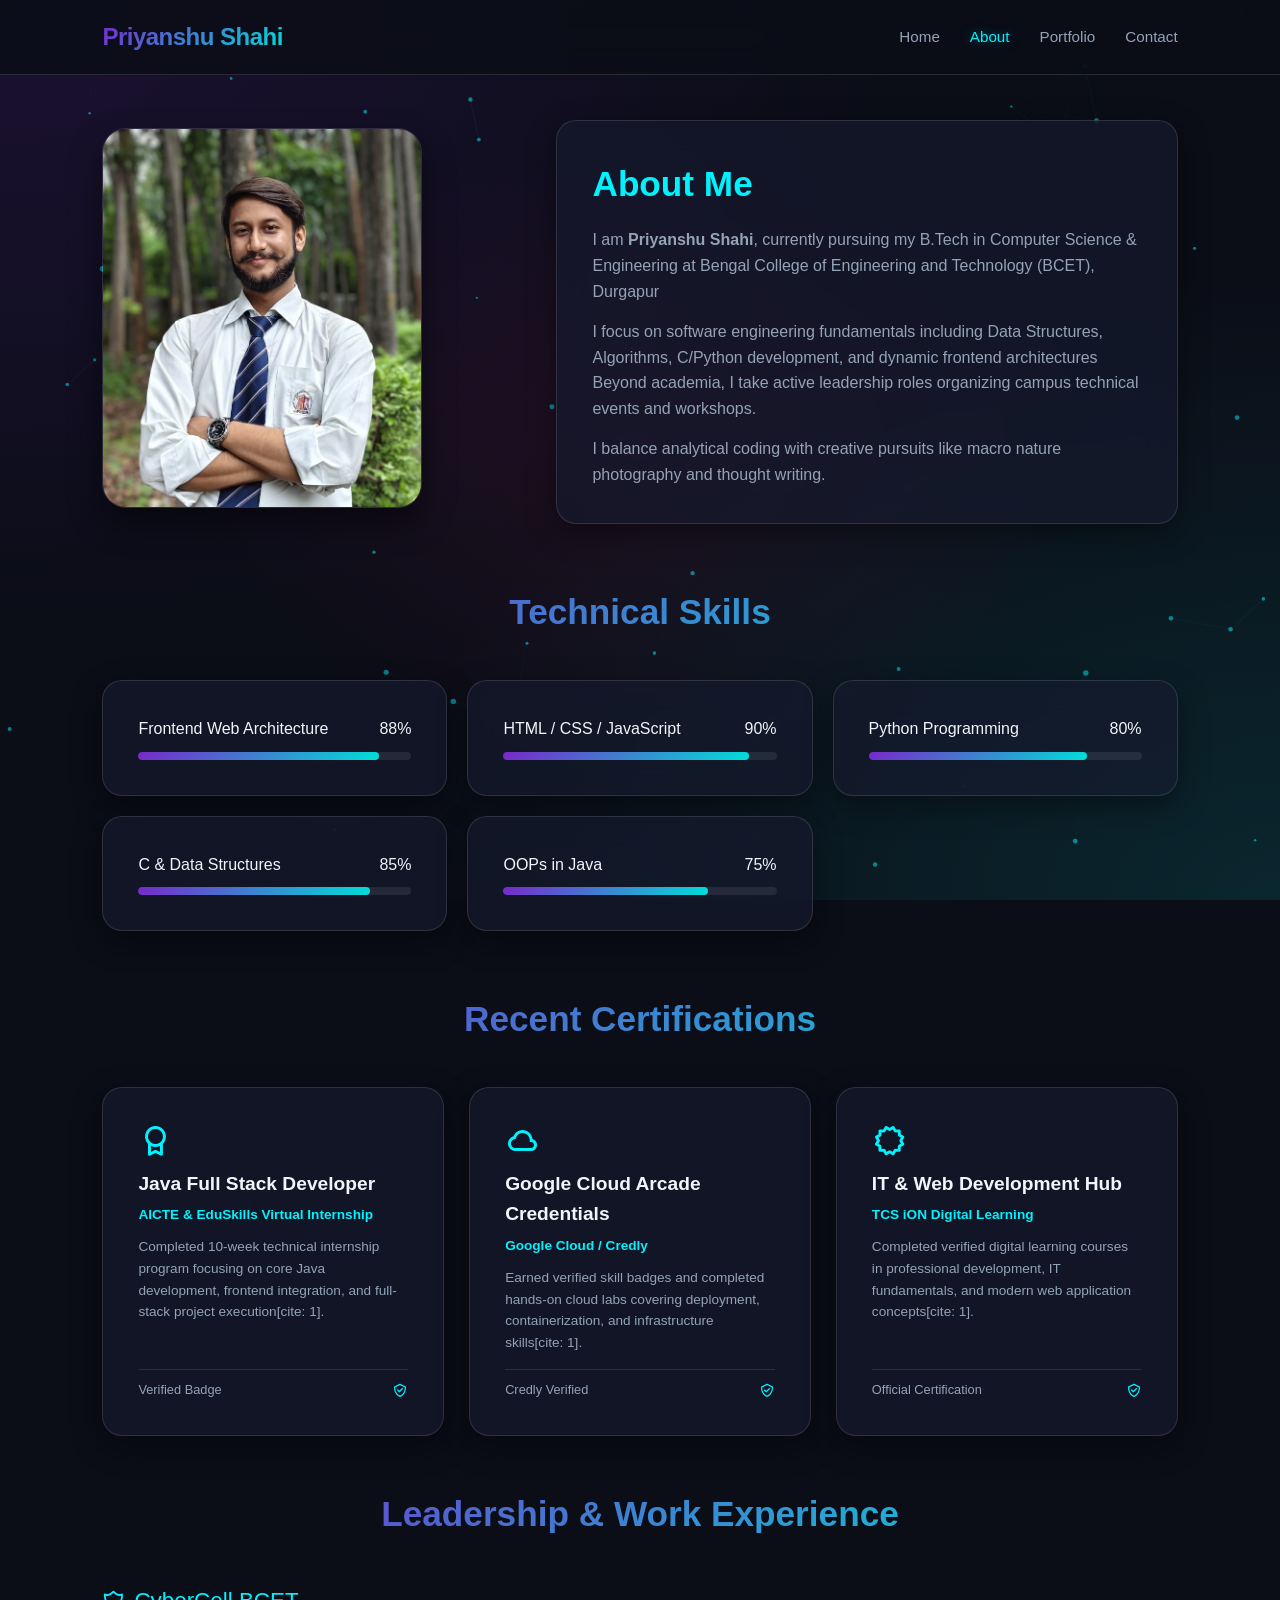
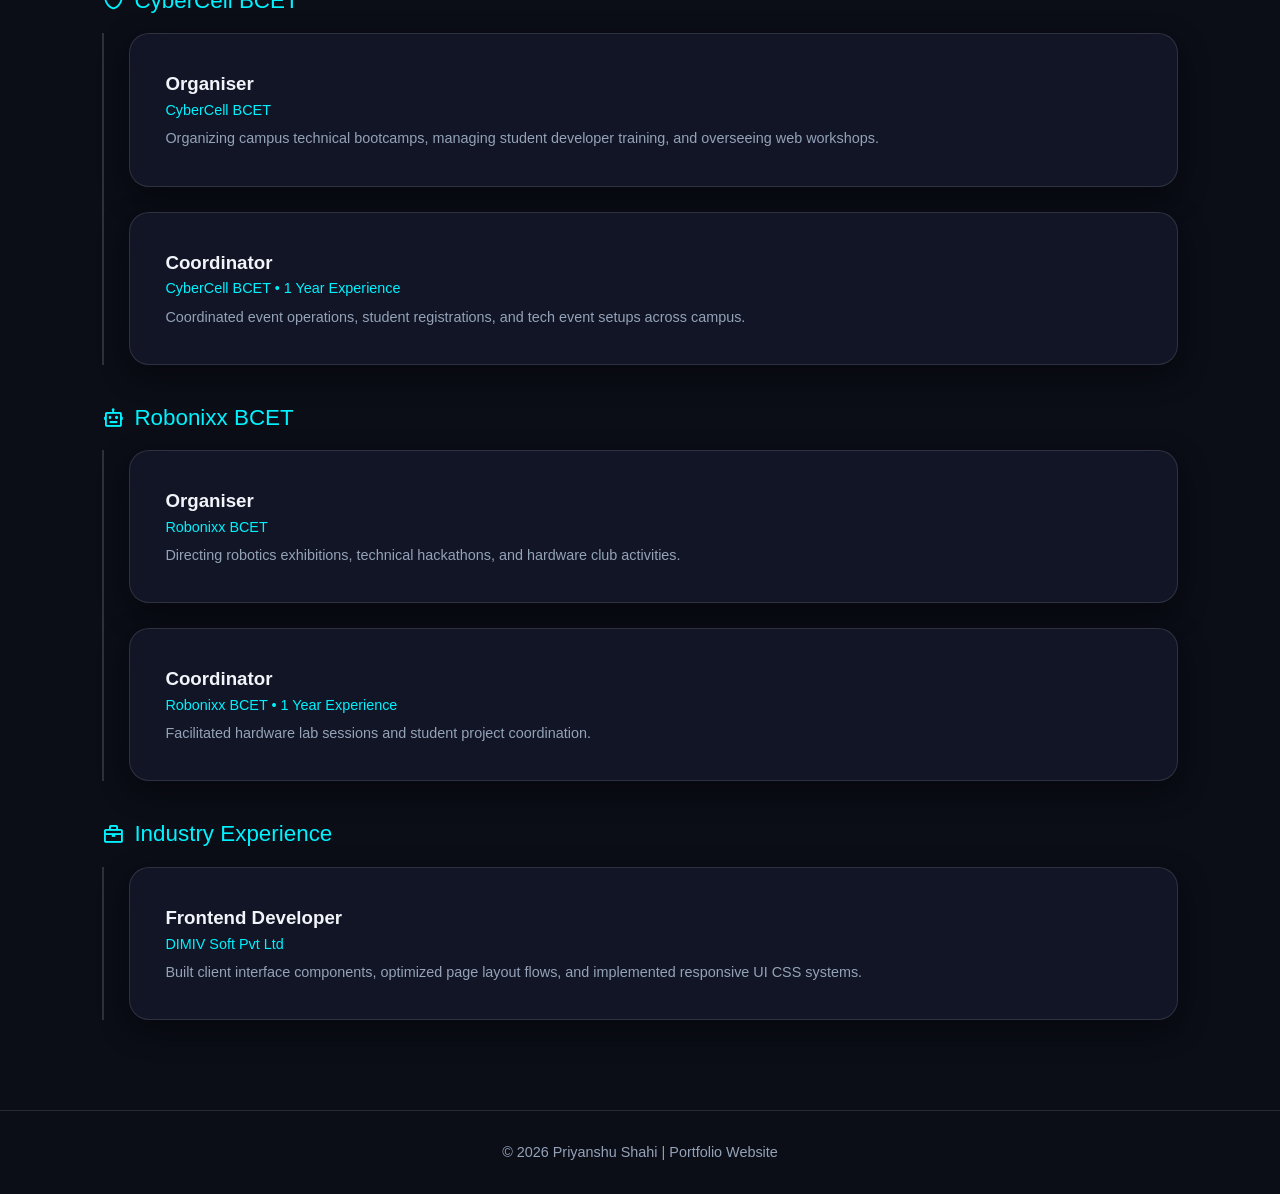
==== commit aba41723: "last edit" ====
--- a/about.html
+++ b/about.html
@@ -314,7 +314,7 @@
             style="color: var(--text-muted); font-size: 0.9rem; margin-top: 5px"
           >
             Organizing campus technical bootcamps, managing student developer
-            training, and overseeing web workshops[cite: 1].
+            training, and overseeing web workshops.
           </p>
         </div>
         <div class="timeline-item glass-card">
@@ -326,7 +326,7 @@
             style="color: var(--text-muted); font-size: 0.9rem; margin-top: 5px"
           >
             Coordinated event operations, student registrations, and tech event
-            setups across campus[cite: 1].
+            setups across campus.
           </p>
         </div>
       </div>
@@ -345,7 +345,7 @@
             style="color: var(--text-muted); font-size: 0.9rem; margin-top: 5px"
           >
             Directing robotics exhibitions, technical hackathons, and hardware
-            club activities[cite: 1].
+            club activities.
           </p>
         </div>
         <div class="timeline-item glass-card">
@@ -356,8 +356,7 @@
           <p
             style="color: var(--text-muted); font-size: 0.9rem; margin-top: 5px"
           >
-            Facilitated hardware lab sessions and student project
-            coordination[cite: 1].
+            Facilitated hardware lab sessions and student project coordination.
           </p>
         </div>
       </div>
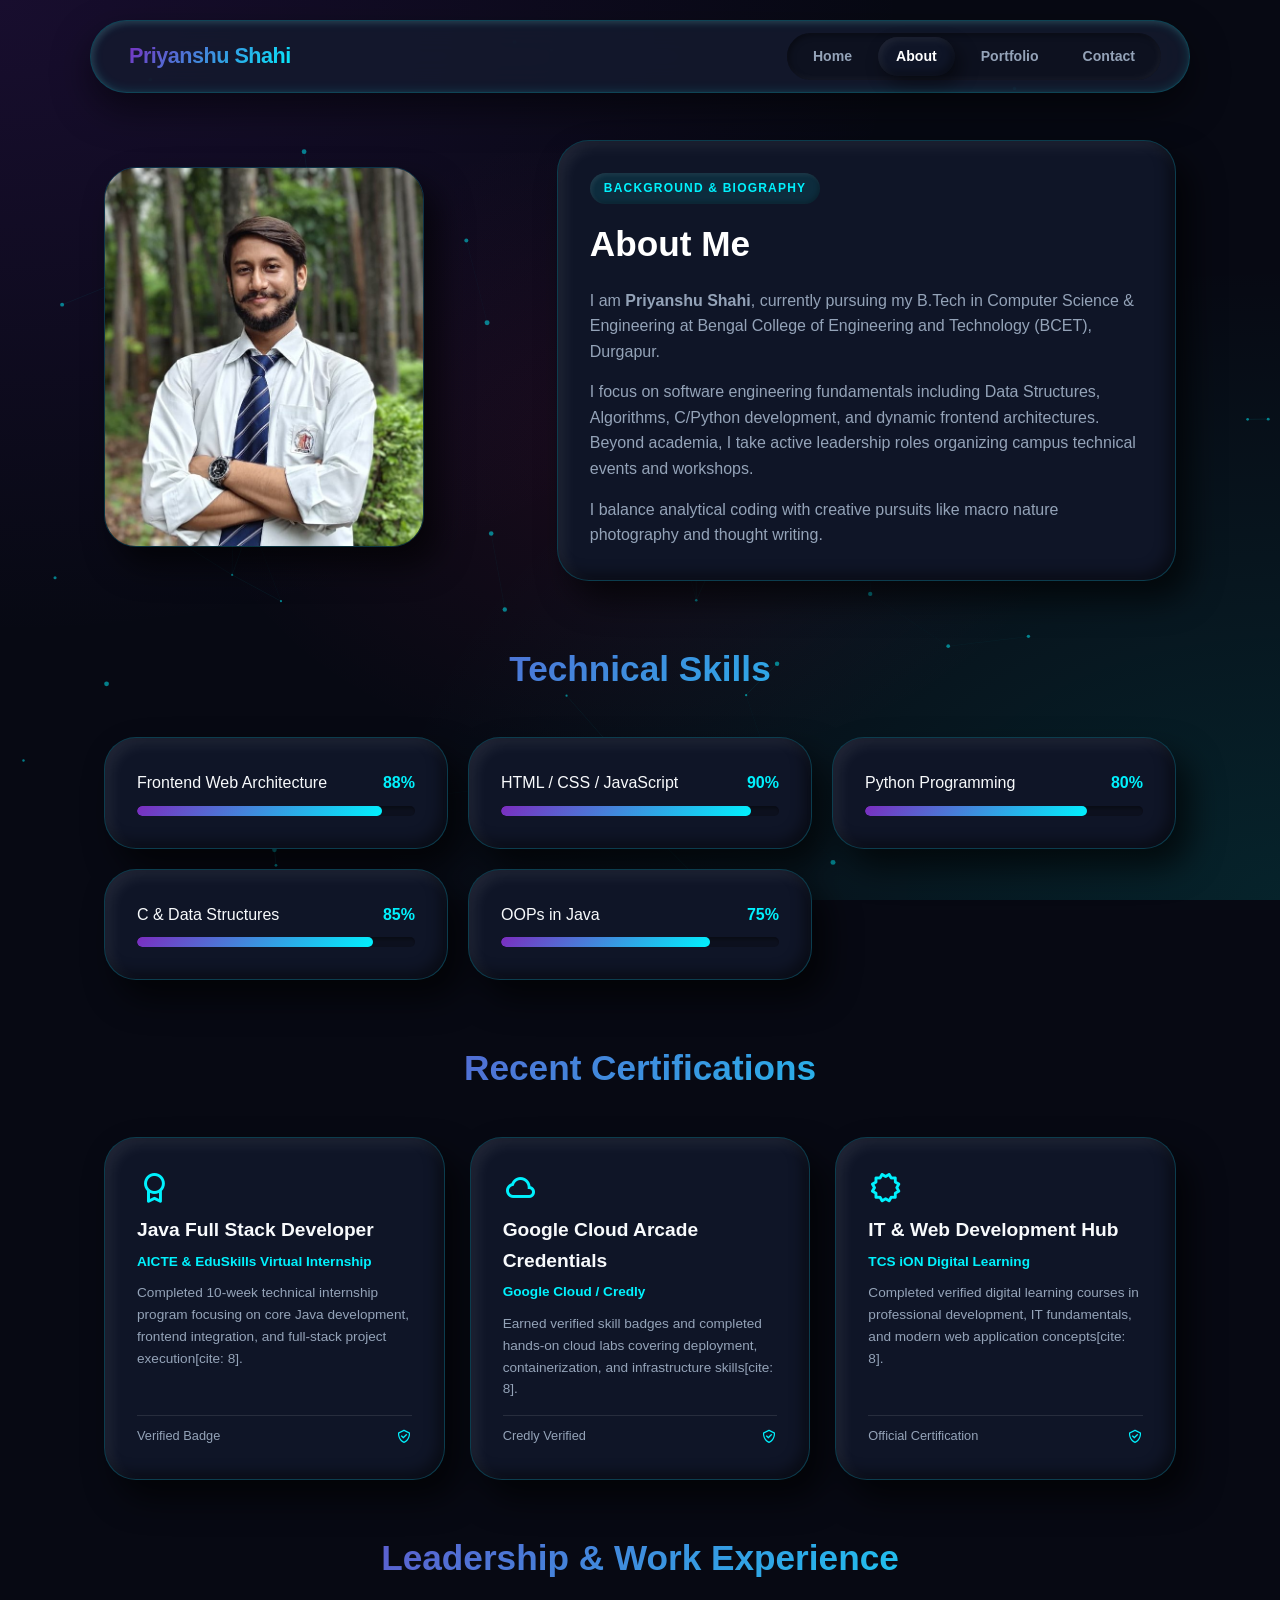
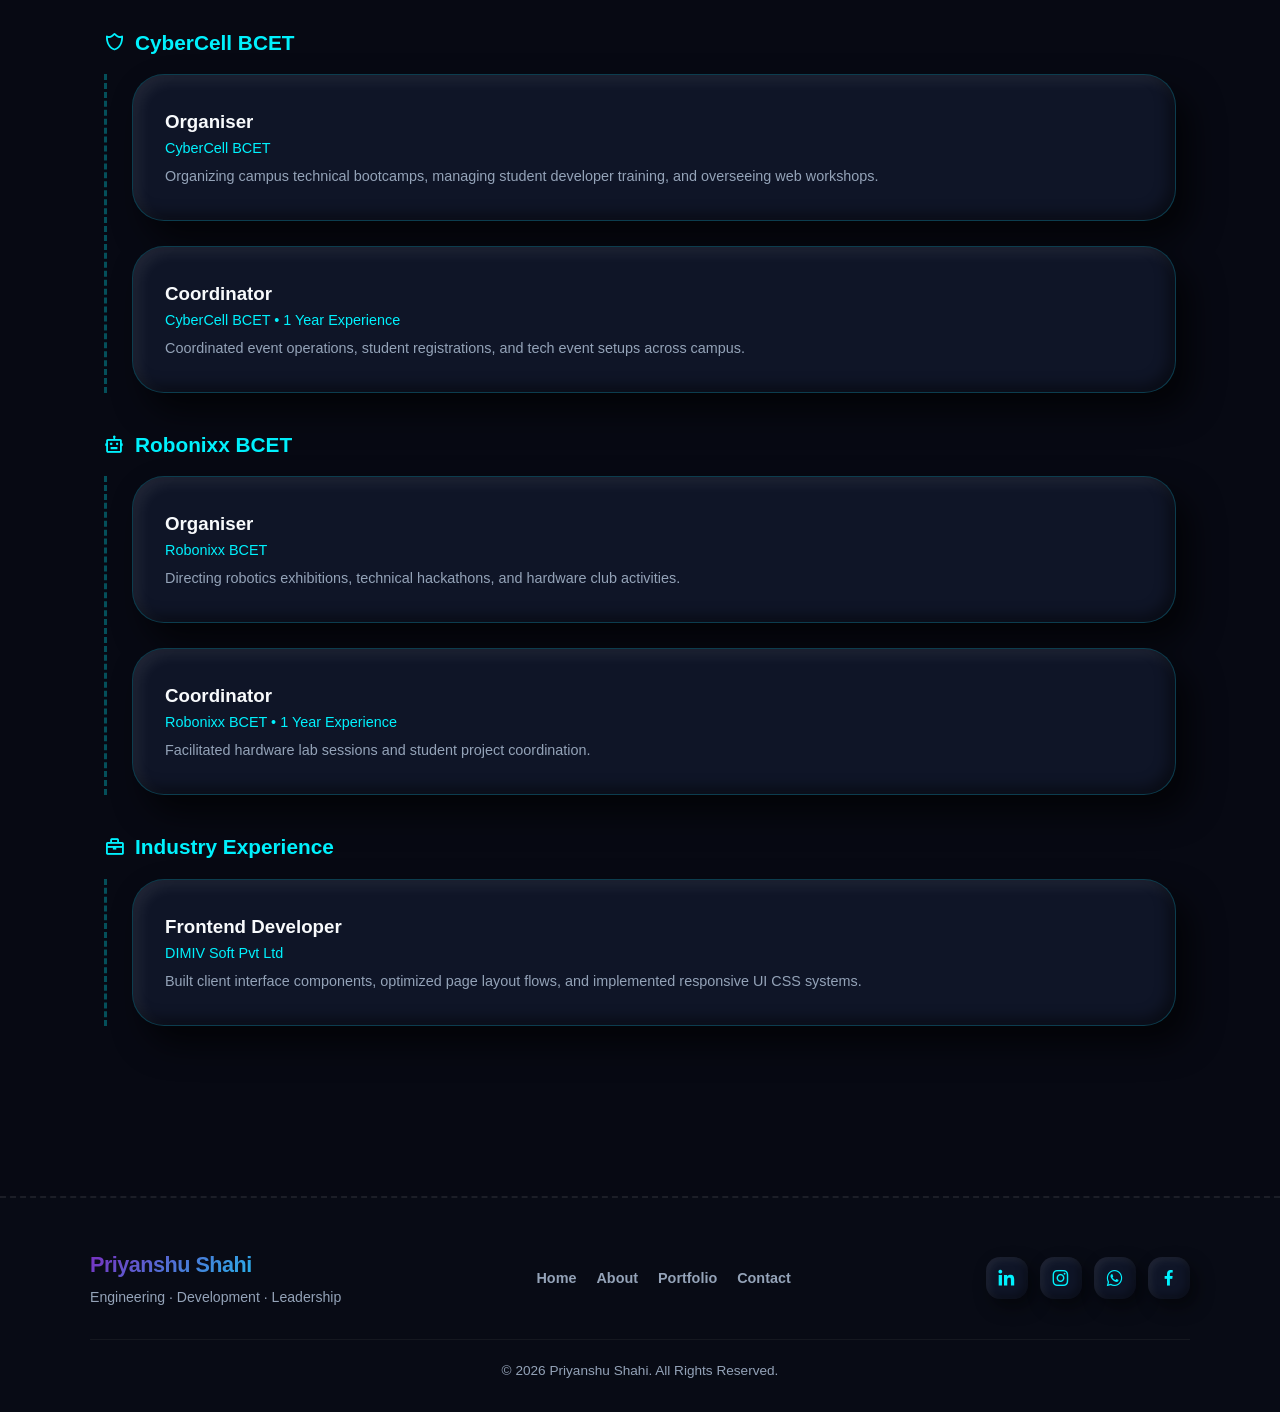
==== commit 5ebaf570: "final commit" ====
--- a/about.html
+++ b/about.html
@@ -11,14 +11,16 @@
     <link rel="stylesheet" href="style.css" />
   </head>
   <body>
-    <!-- Interactive Cyber Canvas -->
     <canvas id="cyber-canvas"></canvas>
 
     <header>
-      <div class="logo">Priyanshu Shahi</div>
-      <div class="menu-toggle"><i class="bx bx-menu"></i></div>
+      <a href="index.html" class="logo-badge">
+        <span class="logo-dot"></span>
+        <span class="logo">Priyanshu Shahi</span>
+      </a>
+      <div class="menu-toggle" id="menuToggle"><i class="bx bx-menu"></i></div>
       <nav>
-        <ul>
+        <ul id="navMenu">
           <li><a href="index.html">Home</a></li>
           <li><a href="about.html" class="active">About</a></li>
           <li><a href="portfolio.html">Portfolio</a></li>
@@ -27,367 +29,465 @@
       </nav>
     </header>
 
-    <section>
-      <!-- About Split Layout -->
-      <div class="about-split">
-        <div class="about-photo-wrapper">
-          <img src="media/i1.jpeg" alt="Priyanshu Shahi Profile" />
-        </div>
-
-        <div class="glass-card">
-          <h2
+    <main>
+      <section>
+        <!-- About Split Layout -->
+        <div class="about-split">
+          <div class="about-photo-wrapper">
+            <img src="media/i1.jpeg" alt="Priyanshu Shahi Profile" />
+          </div>
+
+          <div class="glass-card">
+            <span class="eyebrow">BACKGROUND & BIOGRAPHY</span>
+            <h2 style="font-size: 2.2rem; margin-bottom: 15px; color: #fff">
+              About Me
+            </h2>
+            <p style="color: var(--text-muted); margin-bottom: 15px">
+              I am <strong>Priyanshu Shahi</strong>, currently pursuing my
+              B.Tech in Computer Science & Engineering at Bengal College of
+              Engineering and Technology (BCET), Durgapur.
+            </p>
+            <p style="color: var(--text-muted); margin-bottom: 15px">
+              I focus on software engineering fundamentals including Data
+              Structures, Algorithms, C/Python development, and dynamic frontend
+              architectures. Beyond academia, I take active leadership roles
+              organizing campus technical events and workshops.
+            </p>
+            <p style="color: var(--text-muted)">
+              I balance analytical coding with creative pursuits like macro
+              nature photography and thought writing.
+            </p>
+          </div>
+        </div>
+
+        <!-- Skills Section -->
+        <h2 class="section-title" style="margin-top: 60px">Technical Skills</h2>
+        <div class="skills-grid">
+          <div class="glass-card">
+            <div style="display: flex; justify-content: space-between">
+              <span>Frontend Web Architecture</span
+              ><span style="color: var(--accent-cyan); font-weight: 700"
+                >88%</span
+              >
+            </div>
+            <div class="progress-track">
+              <div class="progress-fill" data-progress="88"></div>
+            </div>
+          </div>
+
+          <div class="glass-card">
+            <div style="display: flex; justify-content: space-between">
+              <span>HTML / CSS / JavaScript</span
+              ><span style="color: var(--accent-cyan); font-weight: 700"
+                >90%</span
+              >
+            </div>
+            <div class="progress-track">
+              <div class="progress-fill" data-progress="90"></div>
+            </div>
+          </div>
+
+          <div class="glass-card">
+            <div style="display: flex; justify-content: space-between">
+              <span>Python Programming</span
+              ><span style="color: var(--accent-cyan); font-weight: 700"
+                >80%</span
+              >
+            </div>
+            <div class="progress-track">
+              <div class="progress-fill" data-progress="80"></div>
+            </div>
+          </div>
+
+          <div class="glass-card">
+            <div style="display: flex; justify-content: space-between">
+              <span>C & Data Structures</span
+              ><span style="color: var(--accent-cyan); font-weight: 700"
+                >85%</span
+              >
+            </div>
+            <div class="progress-track">
+              <div class="progress-fill" data-progress="85"></div>
+            </div>
+          </div>
+
+          <div class="glass-card">
+            <div style="display: flex; justify-content: space-between">
+              <span>OOPs in Java</span
+              ><span style="color: var(--accent-cyan); font-weight: 700"
+                >75%</span
+              >
+            </div>
+            <div class="progress-track">
+              <div class="progress-fill" data-progress="75"></div>
+            </div>
+          </div>
+        </div>
+
+        <!-- Recent Certifications -->
+        <h2 class="section-title" style="margin-top: 60px">
+          Recent Certifications
+        </h2>
+        <div
+          style="
+            display: grid;
+            grid-template-columns: repeat(auto-fit, minmax(280px, 1fr));
+            gap: 25px;
+            margin-bottom: 50px;
+          "
+        >
+          <div
+            class="glass-card"
             style="
-              font-size: 2.2rem;
-              margin-bottom: 15px;
-              color: var(--accent-cyan);
+              display: flex;
+              flex-direction: column;
+              justify-content: space-between;
             "
           >
-            About Me
-          </h2>
-          <p style="color: var(--text-muted); margin-bottom: 15px">
-            I am <strong>Priyanshu Shahi</strong>, currently pursuing my B.Tech
-            in Computer Science & Engineering at Bengal College of Engineering
-            and Technology (BCET), Durgapur
-          </p>
-          <p style="color: var(--text-muted); margin-bottom: 15px">
-            I focus on software engineering fundamentals including Data
-            Structures, Algorithms, C/Python development, and dynamic frontend
-            architectures Beyond academia, I take active leadership roles
-            organizing campus technical events and workshops.
-          </p>
-          <p style="color: var(--text-muted)">
-            I balance analytical coding with creative pursuits like macro nature
-            photography and thought writing.
-          </p>
-        </div>
-      </div>
-
-      <!-- Skills Section -->
-      <h2 class="section-title" style="margin-top: 60px">Technical Skills</h2>
-      <div class="skills-grid">
-        <div class="glass-card">
-          <div style="display: flex; justify-content: space-between">
-            <span>Frontend Web Architecture</span><span>88%</span>
-          </div>
-          <div class="progress-track">
-            <div class="progress-fill" data-progress="88"></div>
-          </div>
-        </div>
-        <div class="glass-card">
-          <div style="display: flex; justify-content: space-between">
-            <span>HTML / CSS / JavaScript</span><span>90%</span>
-          </div>
-          <div class="progress-track">
-            <div class="progress-fill" data-progress="90"></div>
-          </div>
-        </div>
-        <div class="glass-card">
-          <div style="display: flex; justify-content: space-between">
-            <span>Python Programming</span><span>80%</span>
-          </div>
-          <div class="progress-track">
-            <div class="progress-fill" data-progress="80"></div>
-          </div>
-        </div>
-        <div class="glass-card">
-          <div style="display: flex; justify-content: space-between">
-            <span>C & Data Structures</span><span>85%</span>
-          </div>
-          <div class="progress-track">
-            <div class="progress-fill" data-progress="85"></div>
-          </div>
-        </div>
-        <div class="glass-card">
-          <div style="display: flex; justify-content: space-between">
-            <span>OOPs in Java</span><span>75%</span>
-          </div>
-          <div class="progress-track">
-            <div class="progress-fill" data-progress="75"></div>
-          </div>
-        </div>
-      </div>
-
-      <!-- Recent Certifications -->
-      <h2 class="section-title" style="margin-top: 60px">
-        Recent Certifications
-      </h2>
-      <div
-        style="
-          display: grid;
-          grid-template-columns: repeat(auto-fit, minmax(280px, 1fr));
-          gap: 25px;
-          margin-bottom: 50px;
-        "
-      >
-        <!-- Certificate 1 -->
-        <div
-          class="glass-card"
-          style="
-            display: flex;
-            flex-direction: column;
-            justify-content: space-between;
-          "
-        >
-          <div>
-            <i
-              class="bx bx-award"
-              style="
-                font-size: 2.2rem;
-                color: var(--accent-cyan);
-                margin-bottom: 10px;
-              "
-            ></i>
-            <h3 style="font-size: 1.2rem; margin-bottom: 5px">
-              Java Full Stack Developer
-            </h3>
-            <p
-              style="
-                color: var(--accent-cyan);
-                font-size: 0.85rem;
-                font-weight: 600;
-              "
-            >
-              AICTE & EduSkills Virtual Internship
-            </p>
-            <p
-              style="
-                color: var(--text-muted);
-                font-size: 0.85rem;
-                margin-top: 10px;
-              "
-            >
-              Completed 10-week technical internship program focusing on core
-              Java development, frontend integration, and full-stack project
-              execution[cite: 1].
-            </p>
-          </div>
+            <div>
+              <i
+                class="bx bx-award"
+                style="
+                  font-size: 2.2rem;
+                  color: var(--accent-cyan);
+                  margin-bottom: 10px;
+                "
+              ></i>
+              <h3 style="font-size: 1.2rem; margin-bottom: 5px">
+                Java Full Stack Developer
+              </h3>
+              <p
+                style="
+                  color: var(--accent-cyan);
+                  font-size: 0.85rem;
+                  font-weight: 600;
+                "
+              >
+                AICTE & EduSkills Virtual Internship
+              </p>
+              <p
+                style="
+                  color: var(--text-muted);
+                  font-size: 0.85rem;
+                  margin-top: 10px;
+                "
+              >
+                Completed 10-week technical internship program focusing on core
+                Java development, frontend integration, and full-stack project
+                execution[cite: 8].
+              </p>
+            </div>
+            <div
+              style="
+                margin-top: 15px;
+                border-top: 1px solid rgba(255, 255, 255, 0.1);
+                padding-top: 10px;
+                display: flex;
+                justify-content: space-between;
+                align-items: center;
+              "
+            >
+              <span style="font-size: 0.8rem; color: var(--text-muted)"
+                >Verified Badge</span
+              >
+              <i
+                class="bx bx-check-shield"
+                style="color: var(--accent-cyan)"
+              ></i>
+            </div>
+          </div>
+
           <div
+            class="glass-card"
             style="
-              margin-top: 15px;
-              border-top: 1px solid rgba(255, 255, 255, 0.1);
-              padding-top: 10px;
               display: flex;
+              flex-direction: column;
               justify-content: space-between;
-              align-items: center;
             "
           >
-            <span style="font-size: 0.8rem; color: var(--text-muted)"
-              >Verified Badge</span
-            >
-            <i class="bx bx-check-shield" style="color: var(--accent-cyan)"></i>
-          </div>
-        </div>
-
-        <!-- Certificate 2 -->
-        <div
-          class="glass-card"
-          style="
-            display: flex;
-            flex-direction: column;
-            justify-content: space-between;
-          "
-        >
-          <div>
-            <i
-              class="bx bx-cloud"
-              style="
-                font-size: 2.2rem;
-                color: var(--accent-cyan);
-                margin-bottom: 10px;
-              "
-            ></i>
-            <h3 style="font-size: 1.2rem; margin-bottom: 5px">
-              Google Cloud Arcade Credentials
-            </h3>
-            <p
-              style="
-                color: var(--accent-cyan);
-                font-size: 0.85rem;
-                font-weight: 600;
-              "
-            >
-              Google Cloud / Credly
-            </p>
-            <p
-              style="
-                color: var(--text-muted);
-                font-size: 0.85rem;
-                margin-top: 10px;
-              "
-            >
-              Earned verified skill badges and completed hands-on cloud labs
-              covering deployment, containerization, and infrastructure
-              skills[cite: 1].
-            </p>
-          </div>
+            <div>
+              <i
+                class="bx bx-cloud"
+                style="
+                  font-size: 2.2rem;
+                  color: var(--accent-cyan);
+                  margin-bottom: 10px;
+                "
+              ></i>
+              <h3 style="font-size: 1.2rem; margin-bottom: 5px">
+                Google Cloud Arcade Credentials
+              </h3>
+              <p
+                style="
+                  color: var(--accent-cyan);
+                  font-size: 0.85rem;
+                  font-weight: 600;
+                "
+              >
+                Google Cloud / Credly
+              </p>
+              <p
+                style="
+                  color: var(--text-muted);
+                  font-size: 0.85rem;
+                  margin-top: 10px;
+                "
+              >
+                Earned verified skill badges and completed hands-on cloud labs
+                covering deployment, containerization, and infrastructure
+                skills[cite: 8].
+              </p>
+            </div>
+            <div
+              style="
+                margin-top: 15px;
+                border-top: 1px solid rgba(255, 255, 255, 0.1);
+                padding-top: 10px;
+                display: flex;
+                justify-content: space-between;
+                align-items: center;
+              "
+            >
+              <span style="font-size: 0.8rem; color: var(--text-muted)"
+                >Credly Verified</span
+              >
+              <i
+                class="bx bx-check-shield"
+                style="color: var(--accent-cyan)"
+              ></i>
+            </div>
+          </div>
+
           <div
+            class="glass-card"
             style="
-              margin-top: 15px;
-              border-top: 1px solid rgba(255, 255, 255, 0.1);
-              padding-top: 10px;
               display: flex;
+              flex-direction: column;
               justify-content: space-between;
-              align-items: center;
             "
           >
-            <span style="font-size: 0.8rem; color: var(--text-muted)"
-              >Credly Verified</span
-            >
-            <i class="bx bx-check-shield" style="color: var(--accent-cyan)"></i>
-          </div>
-        </div>
-
-        <!-- Certificate 3 -->
-        <div
-          class="glass-card"
-          style="
-            display: flex;
-            flex-direction: column;
-            justify-content: space-between;
-          "
-        >
-          <div>
-            <i
-              class="bx bx-certification"
-              style="
-                font-size: 2.2rem;
-                color: var(--accent-cyan);
-                margin-bottom: 10px;
-              "
-            ></i>
-            <h3 style="font-size: 1.2rem; margin-bottom: 5px">
-              IT & Web Development Hub
-            </h3>
-            <p
-              style="
-                color: var(--accent-cyan);
-                font-size: 0.85rem;
-                font-weight: 600;
-              "
-            >
-              TCS iON Digital Learning
-            </p>
-            <p
-              style="
-                color: var(--text-muted);
-                font-size: 0.85rem;
-                margin-top: 10px;
-              "
-            >
-              Completed verified digital learning courses in professional
-              development, IT fundamentals, and modern web application
-              concepts[cite: 1].
-            </p>
-          </div>
-          <div
-            style="
-              margin-top: 15px;
-              border-top: 1px solid rgba(255, 255, 255, 0.1);
-              padding-top: 10px;
-              display: flex;
-              justify-content: space-between;
-              align-items: center;
-            "
-          >
-            <span style="font-size: 0.8rem; color: var(--text-muted)"
-              >Official Certification</span
-            >
-            <i class="bx bx-check-shield" style="color: var(--accent-cyan)"></i>
-          </div>
-        </div>
-      </div>
-
-      <!-- Experience Timeline (Separated Clubs & Industry) -->
-      <h2 class="section-title">Leadership & Work Experience</h2>
-
-      <!-- CyberCell BCET Group -->
-      <div class="timeline-section-title">
-        <i class="bx bx-shield-alt-2"></i> CyberCell BCET
-      </div>
-      <div class="timeline">
-        <div class="timeline-item glass-card">
-          <h3>Organiser</h3>
-          <p style="color: var(--accent-cyan); font-size: 0.9rem">
-            CyberCell BCET
-          </p>
-          <p
-            style="color: var(--text-muted); font-size: 0.9rem; margin-top: 5px"
-          >
-            Organizing campus technical bootcamps, managing student developer
-            training, and overseeing web workshops.
-          </p>
-        </div>
-        <div class="timeline-item glass-card">
-          <h3>Coordinator</h3>
-          <p style="color: var(--accent-cyan); font-size: 0.9rem">
-            CyberCell BCET • 1 Year Experience
-          </p>
-          <p
-            style="color: var(--text-muted); font-size: 0.9rem; margin-top: 5px"
-          >
-            Coordinated event operations, student registrations, and tech event
-            setups across campus.
-          </p>
-        </div>
-      </div>
-
-      <!-- Robonixx BCET Group -->
-      <div class="timeline-section-title">
-        <i class="bx bx-bot"></i> Robonixx BCET
-      </div>
-      <div class="timeline">
-        <div class="timeline-item glass-card">
-          <h3>Organiser</h3>
-          <p style="color: var(--accent-cyan); font-size: 0.9rem">
-            Robonixx BCET
-          </p>
-          <p
-            style="color: var(--text-muted); font-size: 0.9rem; margin-top: 5px"
-          >
-            Directing robotics exhibitions, technical hackathons, and hardware
-            club activities.
-          </p>
-        </div>
-        <div class="timeline-item glass-card">
-          <h3>Coordinator</h3>
-          <p style="color: var(--accent-cyan); font-size: 0.9rem">
-            Robonixx BCET • 1 Year Experience
-          </p>
-          <p
-            style="color: var(--text-muted); font-size: 0.9rem; margin-top: 5px"
-          >
-            Facilitated hardware lab sessions and student project coordination.
-          </p>
-        </div>
-      </div>
-
-      <!-- Industry Role Below -->
-      <div class="timeline-section-title">
-        <i class="bx bx-briefcase"></i> Industry Experience
-      </div>
-      <div class="timeline">
-        <div class="timeline-item glass-card">
-          <h3>Frontend Developer</h3>
-          <p style="color: var(--accent-cyan); font-size: 0.9rem">
-            DIMIV Soft Pvt Ltd
-          </p>
-          <p
-            style="color: var(--text-muted); font-size: 0.9rem; margin-top: 5px"
-          >
-            Built client interface components, optimized page layout flows, and
-            implemented responsive UI CSS systems.
-          </p>
-        </div>
-      </div>
-    </section>
-
-    <!-- Back to Top Button -->
+            <div>
+              <i
+                class="bx bx-certification"
+                style="
+                  font-size: 2.2rem;
+                  color: var(--accent-cyan);
+                  margin-bottom: 10px;
+                "
+              ></i>
+              <h3 style="font-size: 1.2rem; margin-bottom: 5px">
+                IT & Web Development Hub
+              </h3>
+              <p
+                style="
+                  color: var(--accent-cyan);
+                  font-size: 0.85rem;
+                  font-weight: 600;
+                "
+              >
+                TCS iON Digital Learning
+              </p>
+              <p
+                style="
+                  color: var(--text-muted);
+                  font-size: 0.85rem;
+                  margin-top: 10px;
+                "
+              >
+                Completed verified digital learning courses in professional
+                development, IT fundamentals, and modern web application
+                concepts[cite: 8].
+              </p>
+            </div>
+            <div
+              style="
+                margin-top: 15px;
+                border-top: 1px solid rgba(255, 255, 255, 0.1);
+                padding-top: 10px;
+                display: flex;
+                justify-content: space-between;
+                align-items: center;
+              "
+            >
+              <span style="font-size: 0.8rem; color: var(--text-muted)"
+                >Official Certification</span
+              >
+              <i
+                class="bx bx-check-shield"
+                style="color: var(--accent-cyan)"
+              ></i>
+            </div>
+          </div>
+        </div>
+
+        <!-- Experience Timeline -->
+        <h2 class="section-title">Leadership & Work Experience</h2>
+
+        <!-- CyberCell BCET -->
+        <div class="timeline-section-title">
+          <i class="bx bx-shield-alt-2"></i> CyberCell BCET
+        </div>
+        <div class="timeline">
+          <div class="timeline-item glass-card">
+            <h3>Organiser</h3>
+            <p style="color: var(--accent-cyan); font-size: 0.9rem">
+              CyberCell BCET
+            </p>
+            <p
+              style="
+                color: var(--text-muted);
+                font-size: 0.9rem;
+                margin-top: 5px;
+              "
+            >
+              Organizing campus technical bootcamps, managing student developer
+              training, and overseeing web workshops.
+            </p>
+          </div>
+          <div class="timeline-item glass-card">
+            <h3>Coordinator</h3>
+            <p style="color: var(--accent-cyan); font-size: 0.9rem">
+              CyberCell BCET • 1 Year Experience
+            </p>
+            <p
+              style="
+                color: var(--text-muted);
+                font-size: 0.9rem;
+                margin-top: 5px;
+              "
+            >
+              Coordinated event operations, student registrations, and tech
+              event setups across campus.
+            </p>
+          </div>
+        </div>
+
+        <!-- Robonixx BCET -->
+        <div class="timeline-section-title">
+          <i class="bx bx-bot"></i> Robonixx BCET
+        </div>
+        <div class="timeline">
+          <div class="timeline-item glass-card">
+            <h3>Organiser</h3>
+            <p style="color: var(--accent-cyan); font-size: 0.9rem">
+              Robonixx BCET
+            </p>
+            <p
+              style="
+                color: var(--text-muted);
+                font-size: 0.9rem;
+                margin-top: 5px;
+              "
+            >
+              Directing robotics exhibitions, technical hackathons, and hardware
+              club activities.
+            </p>
+          </div>
+          <div class="timeline-item glass-card">
+            <h3>Coordinator</h3>
+            <p style="color: var(--accent-cyan); font-size: 0.9rem">
+              Robonixx BCET • 1 Year Experience
+            </p>
+            <p
+              style="
+                color: var(--text-muted);
+                font-size: 0.9rem;
+                margin-top: 5px;
+              "
+            >
+              Facilitated hardware lab sessions and student project
+              coordination.
+            </p>
+          </div>
+        </div>
+
+        <!-- Industry Experience -->
+        <div class="timeline-section-title">
+          <i class="bx bx-briefcase"></i> Industry Experience
+        </div>
+        <div class="timeline">
+          <div class="timeline-item glass-card">
+            <h3>Frontend Developer</h3>
+            <p style="color: var(--accent-cyan); font-size: 0.9rem">
+              DIMIV Soft Pvt Ltd
+            </p>
+            <p
+              style="
+                color: var(--text-muted);
+                font-size: 0.9rem;
+                margin-top: 5px;
+              "
+            >
+              Built client interface components, optimized page layout flows,
+              and implemented responsive UI CSS systems.
+            </p>
+          </div>
+        </div>
+      </section>
+    </main>
+
     <button id="backToTop" title="Go to top">
       <i class="bx bx-up-arrow-alt"></i>
     </button>
 
+    <!-- Synchronized Clay Footer -->
     <footer>
-      <p>© 2026 Priyanshu Shahi | Portfolio Website</p>
+      <div class="footer-content">
+        <div class="footer-top">
+          <div>
+            <div class="logo">Priyanshu Shahi</div>
+            <p
+              style="
+                color: var(--text-muted);
+                font-size: 0.88rem;
+                margin-top: 4px;
+              "
+            >
+              Engineering · Development · Leadership
+            </p>
+          </div>
+
+          <div class="footer-nav">
+            <a href="index.html">Home</a>
+            <a href="about.html">About</a>
+            <a href="portfolio.html">Portfolio</a>
+            <a href="contact.html">Contact</a>
+          </div>
+
+          <div class="footer-socials">
+            <a
+              href="https://www.linkedin.com/in/priyanshu-shahi-b53b76351"
+              target="_blank"
+              aria-label="LinkedIn"
+              ><i class="bx bxl-linkedin"></i
+            ></a>
+            <a
+              href="https://instagram.com/shahi.priyanshu_"
+              target="_blank"
+              aria-label="Instagram"
+              ><i class="bx bxl-instagram"></i
+            ></a>
+            <a
+              href="https://wa.me/7562047542"
+              target="_blank"
+              aria-label="WhatsApp"
+              ><i class="bx bxl-whatsapp"></i
+            ></a>
+            <a
+              href="https://www.facebook.com/share/1CZFLZYE7g/"
+              target="_blank"
+              aria-label="Facebook"
+              ><i class="bx bxl-facebook"></i
+            ></a>
+          </div>
+        </div>
+
+        <div class="footer-bottom">
+          <p>
+            © <span id="year">2026</span> Priyanshu Shahi. All Rights Reserved.
+          </p>
+        </div>
+      </div>
     </footer>
 
     <script src="script.js"></script>
--- a/style.css
+++ b/style.css
@@ -1,15 +1,138 @@
-/* Custom Properties - Dark Aurora Aesthetic */
+/* =========================================================
+   PRIYANSHU SHAHI — DEEP SPACE & ELECTRIC CYAN CLAY THEME
+========================================================= */
+
 :root {
-  --bg-dark: #0b0d17;
-  --bg-card: rgba(22, 27, 46, 0.65);
-  --border-glow: rgba(255, 255, 255, 0.12);
+  /* Deep Space Backgrounds */
+  --bg-dark: #070913;
+  --bg-card: #0f1527;
+  --bg-card-hover: #161e36;
+
+  /* Electric Vibrant Accents */
   --accent-cyan: #00f2fe;
-  --accent-purple: #9d4edd;
-  --accent-rose: #f72585;
-  --text-main: #f1f5f9;
+  --accent-mint: #00f5d4;
+  --accent-purple: #7b2cbf;
+  --accent-rose: #ff007a;
+
+  /* High-Contrast Typography */
+  --text-main: #f8fafc;
   --text-muted: #94a3b8;
-  --gradient-aurora: linear-gradient(135deg, #7928ca 0%, #00dfd8 100%);
-  --gradient-accent: linear-gradient(135deg, #ff007a 0%, #9d4edd 100%);
+  --text-soft: #cbd5e1;
+
+  /* Refined Clay & Glass Shadows */
+  --clay-shadow:
+    14px 18px 32px rgba(0, 0, 0, 0.65),
+    inset -6px -6px 14px rgba(0, 0, 0, 0.45),
+    inset 6px 6px 14px rgba(255, 255, 255, 0.08);
+
+  --clay-shadow-sm:
+    6px 8px 18px rgba(0, 0, 0, 0.45), inset -3px -3px 8px rgba(0, 0, 0, 0.4),
+    inset 3px 3px 8px rgba(255, 255, 255, 0.08);
+
+  --clay-shadow-accent:
+    10px 14px 28px rgba(0, 242, 254, 0.35),
+    inset -4px -4px 8px rgba(0, 0, 0, 0.35),
+    inset 4px 4px 8px rgba(255, 255, 255, 0.35);
+
+  --radius-xl: 32px;
+  --radius-lg: 24px;
+  --radius-md: 16px;
+  --radius-pill: 999px;
+
+  /* Rich Aurora Gradient */
+  --gradient-aurora: linear-gradient(135deg, #7b2cbf 0%, #00f2fe 100%);
+  --gradient-accent: linear-gradient(135deg, #ff007a 0%, #7b2cbf 100%);
+  --border-glow: rgba(0, 242, 254, 0.18);
+}
+
+/* Atmospheric Background Glows */
+body {
+  background-color: var(--bg-dark);
+  background-image:
+    radial-gradient(
+      circle at 10% 15%,
+      rgba(123, 44, 191, 0.18) 0px,
+      transparent 40%
+    ),
+    radial-gradient(
+      circle at 90% 65%,
+      rgba(0, 242, 254, 0.14) 0px,
+      transparent 40%
+    ),
+    radial-gradient(
+      circle at 50% 90%,
+      rgba(255, 0, 122, 0.1) 0px,
+      transparent 45%
+    );
+  background-attachment: fixed;
+  color: var(--text-main);
+}
+
+/* Floating Clay Header Enhancement */
+header {
+  background: rgba(15, 21, 39, 0.85);
+  backdrop-filter: blur(20px);
+  border: 1px solid rgba(0, 242, 254, 0.25);
+  box-shadow:
+    0 16px 36px rgba(0, 0, 0, 0.6),
+    inset 0 0 15px rgba(0, 242, 254, 0.12),
+    inset 2px 2px 6px rgba(255, 255, 255, 0.1);
+}
+
+/* Glass & Clay Cards */
+.glass-card {
+  background: var(--bg-card);
+  border: 1px solid var(--border-glow);
+  box-shadow: var(--clay-shadow);
+}
+
+.glass-card:hover {
+  background: var(--bg-card-hover);
+  border-color: rgba(0, 242, 254, 0.4);
+}
+
+/* Eyebrows & Badges */
+.eyebrow {
+  background: rgba(0, 242, 254, 0.12);
+  color: var(--accent-cyan);
+  box-shadow:
+    inset 2px 2px 4px rgba(255, 255, 255, 0.1),
+    inset -2px -2px 4px rgba(0, 0, 0, 0.3);
+}
+
+/* Primary Clay Action Buttons */
+.btn-clay-primary {
+  background: var(--gradient-aurora);
+  box-shadow: var(--clay-shadow-accent);
+}
+
+.btn-clay-primary:hover {
+  box-shadow: 0 12px 28px rgba(0, 242, 254, 0.5);
+}
+
+/* Secondary Buttons */
+.btn-clay-secondary {
+  background: var(--bg-card);
+  border: 1px solid var(--border-glow);
+  box-shadow: var(--clay-shadow-sm);
+}
+
+/* Form Inputs */
+input,
+textarea {
+  background: rgba(7, 9, 19, 0.8);
+  border: 1px solid var(--border-glow);
+  box-shadow:
+    inset 3px 3px 8px rgba(0, 0, 0, 0.5),
+    inset -2px -2px 4px rgba(255, 255, 255, 0.03);
+}
+
+input:focus,
+textarea:focus {
+  border-color: var(--accent-cyan);
+  box-shadow:
+    0 0 12px rgba(0, 242, 254, 0.3),
+    inset 3px 3px 8px rgba(0, 0, 0, 0.5);
 }
 
 #cyber-canvas {
@@ -52,24 +175,39 @@
   overflow-x: hidden;
 }
 
-/* Header & Mobile Navigation */
+/* =========================================================
+   NEW ATTRACTIVE FLOATING CLAY HEADER
+========================================================= */
 header {
   position: fixed;
-  top: 0;
-  left: 0;
-  width: 100%;
-  padding: 18px 8%;
-  background: rgba(11, 13, 23, 0.85);
+  top: 20px;
+  left: 50%;
+  transform: translateX(-50%);
+  width: min(calc(100% - 32px), 1100px);
+  padding: 12px 28px;
+  background: rgba(20, 26, 46, 0.85);
   backdrop-filter: blur(16px);
   display: flex;
   justify-content: space-between;
   align-items: center;
   z-index: 1000;
-  border-bottom: 1px solid var(--border-glow);
+  border-radius: var(--radius-pill);
+  box-shadow:
+    0 16px 36px rgba(0, 0, 0, 0.5),
+    inset 0 0 12px rgba(0, 242, 254, 0.15),
+    inset 2px 2px 6px rgba(255, 255, 255, 0.1);
+  border: 1px solid rgba(0, 242, 254, 0.2);
+}
+
+.logo-badge {
+  display: flex;
+  align-items: center;
+  gap: 10px;
+  text-decoration: none;
 }
 
 .logo {
-  font-size: 1.5rem;
+  font-size: 1.35rem;
   font-weight: 800;
   letter-spacing: -0.5px;
   background: var(--gradient-aurora);
@@ -80,104 +218,73 @@
 nav ul {
   display: flex;
   list-style: none;
-  gap: 30px;
+  gap: 8px;
+  background: rgba(11, 13, 23, 0.5);
+  padding: 4px 8px;
+  border-radius: var(--radius-pill);
+  box-shadow:
+    inset 2px 2px 6px rgba(0, 0, 0, 0.4),
+    inset -2px -2px 6px rgba(255, 255, 255, 0.05);
 }
 
 nav ul li a {
   color: var(--text-muted);
   text-decoration: none;
-  font-weight: 500;
-  font-size: 0.95rem;
+  font-weight: 600;
+  font-size: 0.88rem;
+  padding: 8px 18px;
+  border-radius: var(--radius-pill);
   transition: all 0.3s ease;
+  display: block;
 }
 
 nav ul li a:hover,
 nav ul li a.active {
-  color: var(--accent-cyan);
-  text-shadow: 0 0 12px rgba(0, 242, 254, 0.4);
-}
-
-/* Header & Navigation Fixes */
-header {
-  position: fixed;
-  top: 0;
-  left: 0;
-  width: 100%;
-  padding: 18px 8%;
-  background: rgba(11, 13, 23, 0.85);
-  backdrop-filter: blur(16px);
-  display: flex;
-  justify-content: space-between;
-  align-items: center;
-  z-index: 1000;
-  border-bottom: 1px solid var(--border-glow);
-}
-
-/* Mobile & Tablet Responsive Header Fix */
-@media (max-width: 900px) {
-  header {
-    padding: 15px 5%;
-  }
-
-  .menu-toggle {
-    display: block;
-    margin-left: auto;
-    font-size: 2rem;
-    cursor: pointer;
-  }
-
-  nav ul {
-    position: fixed;
-    top: 70px;
-    right: -100%;
-    width: 250px;
-    height: calc(100vh - 70px);
-    background: rgba(11, 13, 23, 0.95);
-    backdrop-filter: blur(20px);
-    flex-direction: column;
-    padding: 40px 30px;
-    transition: right 0.4s ease;
-    border-left: 1px solid var(--border-glow);
-  }
-
-  nav ul.active {
-    right: 0;
-  }
-}
-
-/* Mobile Hamburger Menu Icon */
+  color: #ffffff;
+  background: var(--bg-card);
+  box-shadow: var(--clay-shadow-sm);
+}
+
 .menu-toggle {
   display: none;
-  font-size: 1.8rem;
-  color: var(--text-main);
+  width: 44px;
+  height: 44px;
+  border-radius: 14px;
+  background: var(--bg-card);
+  box-shadow: var(--clay-shadow-sm);
+  color: var(--accent-cyan);
+  font-size: 1.6rem;
   cursor: pointer;
-}
-
-/* Glassmorphism Containers */
+  border: 1px solid var(--border-glow);
+  align-items: center;
+  justify-content: center;
+}
+
+/* Sections & Clay Containers */
 section {
-  padding: 120px 8% 60px;
-  max-width: 1300px;
+  padding: 140px 5% 60px;
+  max-width: 1200px;
   margin: 0 auto;
 }
 
 .glass-card {
   background: var(--bg-card);
   border: 1px solid var(--border-glow);
-  backdrop-filter: blur(16px);
-  border-radius: 20px;
-  padding: 35px;
-  box-shadow: 0 10px 30px rgba(0, 0, 0, 0.4);
+  border-radius: var(--radius-xl);
+  padding: 32px;
+  box-shadow: var(--clay-shadow);
   transition:
-    transform 0.4s cubic-bezier(0.175, 0.885, 0.32, 1.275),
-    box-shadow 0.4s ease;
+    transform 0.35s cubic-bezier(0.34, 1.56, 0.64, 1),
+    background 0.35s ease;
+  position: relative;
+  overflow: hidden;
 }
 
 .glass-card:hover {
-  box-shadow: 0 15px 35px rgba(121, 40, 202, 0.2);
-  border-color: rgba(255, 255, 255, 0.25);
-}
-
-/* Section Headings */
+  background: var(--bg-card-hover);
+  transform: translateY(-6px);
+}
+
 .section-title {
   font-size: 2.2rem;
   text-align: center;
@@ -185,6 +292,68 @@
   background: var(--gradient-aurora);
   -webkit-background-clip: text;
   -webkit-text-fill-color: transparent;
+  font-weight: 800;
+}
+
+.eyebrow {
+  display: inline-flex;
+  align-items: center;
+  gap: 8px;
+  padding: 6px 14px;
+  border-radius: var(--radius-pill);
+  background: rgba(0, 242, 254, 0.1);
+  color: var(--accent-cyan);
+  font-weight: 700;
+  font-size: 0.75rem;
+  letter-spacing: 0.1em;
+  margin-bottom: 12px;
+  box-shadow:
+    inset 2px 2px 4px rgba(255, 255, 255, 0.08),
+    inset -2px -2px 4px rgba(0, 0, 0, 0.2);
+}
+
+/* Buttons */
+.btn-clay-primary {
+  display: inline-flex;
+  align-items: center;
+  gap: 8px;
+  padding: 12px 26px;
+  background: var(--gradient-aurora);
+  color: #fff;
+  border-radius: var(--radius-pill);
+  text-decoration: none;
+  font-weight: 700;
+  font-size: 0.9rem;
+  border: none;
+  box-shadow: var(--clay-shadow-accent);
+  transition: all 0.25s ease;
+  cursor: pointer;
+}
+
+.btn-clay-primary:hover {
+  transform: translateY(-3px);
+  filter: brightness(1.1);
+}
+
+.btn-clay-secondary {
+  display: inline-flex;
+  align-items: center;
+  gap: 8px;
+  padding: 12px 26px;
+  background: var(--bg-card);
+  color: var(--text-main);
+  border-radius: var(--radius-pill);
+  text-decoration: none;
+  font-weight: 700;
+  font-size: 0.9rem;
+  border: 1px solid var(--border-glow);
+  box-shadow: var(--clay-shadow-sm);
+  transition: all 0.25s ease;
+}
+
+.btn-clay-secondary:hover {
+  transform: translateY(-3px);
+  color: var(--accent-cyan);
 }
 
 /* Hero Split Layout */
@@ -193,11 +362,10 @@
   grid-template-columns: 1.2fr 0.8fr;
   gap: 40px;
   align-items: center;
-  min-height: 70vh;
+  min-height: 60vh;
 }
 
 .hero-profile-container {
-  position: relative;
   display: flex;
   justify-content: center;
 }
@@ -206,20 +374,21 @@
   position: relative;
   width: 280px;
   height: 340px;
-  border-radius: 200px;
-  overflow: hidden;
-  padding: 0;
-  box-shadow: 0 10px 10px rgba(0, 0, 0, 0.6);
+  border-radius: 40px;
+  padding: 12px;
+  background: var(--bg-card);
+  box-shadow: var(--clay-shadow);
+  border: 1px solid var(--border-glow);
 }
 
 .profile-frame img {
   width: 100%;
   height: 100%;
   object-fit: cover;
-  border-radius: 200px;
-}
-
-/* About Layout with Integrated Photo */
+  border-radius: 28px;
+}
+
+/* About Layout */
 .about-split {
   display: grid;
   grid-template-columns: 0.8fr 1.2fr;
@@ -232,9 +401,9 @@
   max-width: 320px;
   height: 380px;
   object-fit: cover;
-  border-radius: 24px;
+  border-radius: var(--radius-xl);
+  box-shadow: var(--clay-shadow);
   border: 1px solid var(--border-glow);
-  box-shadow: 0 15px 30px rgba(0, 0, 0, 0.5);
 }
 
 /* Stats Counter Grid */
@@ -254,6 +423,7 @@
   background: var(--gradient-aurora);
   -webkit-background-clip: text;
   -webkit-text-fill-color: transparent;
+  font-weight: 800;
 }
 
 /* Progress Bars */
@@ -266,9 +436,10 @@
 
 .progress-track {
   width: 100%;
-  height: 8px;
-  background: rgba(255, 255, 255, 0.08);
-  border-radius: 10px;
+  height: 10px;
+  background: rgba(13, 17, 29, 0.8);
+  box-shadow: inset 2px 2px 4px rgba(0, 0, 0, 0.4);
+  border-radius: var(--radius-pill);
   overflow: hidden;
   margin-top: 10px;
 }
@@ -276,23 +447,24 @@
 .progress-fill {
   height: 100%;
   background: var(--gradient-aurora);
-  border-radius: 10px;
+  border-radius: var(--radius-pill);
   width: 0%;
   transition: width 1.5s ease-in-out;
 }
 
 /* Timeline Layout */
 .timeline-section-title {
-  font-size: 1.4rem;
+  font-size: 1.3rem;
   color: var(--accent-cyan);
   margin: 35px 0 15px;
   display: flex;
   align-items: center;
   gap: 10px;
+  font-weight: 700;
 }
 
 .timeline {
-  border-left: 2px solid rgba(255, 255, 255, 0.15);
+  border-left: 3px dashed rgba(0, 242, 254, 0.3);
   padding-left: 25px;
   margin-bottom: 30px;
 }
@@ -306,19 +478,20 @@
   content: "";
   position: absolute;
   left: -32px;
-  top: 8px;
-  width: 12px;
-  height: 12px;
+  top: 12px;
+  width: 14px;
+  height: 14px;
   background: var(--accent-cyan);
   border-radius: 50%;
-  box-shadow: 0 0 10px var(--accent-cyan);
+  box-shadow: 0 0 12px var(--accent-cyan);
+  border: 2px solid var(--bg-dark);
 }
 
 /* Project & Hobby Grid */
 .projects-grid {
   display: grid;
   grid-template-columns: repeat(auto-fit, minmax(300px, 1fr));
-  gap: 30px;
+  gap: 25px;
   margin-bottom: 40px;
 }
 
@@ -326,25 +499,11 @@
   width: 100%;
   height: 180px;
   object-fit: cover;
-  border-radius: 12px;
+  border-radius: var(--radius-md);
   margin-bottom: 15px;
 }
 
-.collage-grid {
-  display: grid;
-  grid-template-columns: repeat(auto-fit, minmax(160px, 1fr));
-  gap: 15px;
-  margin: 20px 0;
-}
-
-.collage-grid img {
-  width: 100%;
-  height: 130px;
-  object-fit: cover;
-  border-radius: 12px;
-  transition: transform 0.3s ease;
-}
-
+.collage-grid,
 .collage-grid1 {
   display: grid;
   grid-template-columns: repeat(auto-fit, minmax(160px, 1fr));
@@ -352,22 +511,34 @@
   margin: 20px 0;
 }
 
+.collage-grid img {
+  width: 100%;
+  height: 130px;
+  object-fit: cover;
+  border-radius: var(--radius-md);
+  box-shadow: var(--clay-shadow-sm);
+  transition: transform 0.3s ease;
+}
+
 .collage-grid1 img {
   width: 100%;
-  height: 230px;
+  height: 220px;
   object-fit: cover;
-  border-radius: 12px;
+  border-radius: var(--radius-md);
+  box-shadow: var(--clay-shadow-sm);
   transition: transform 0.3s ease;
 }
+
+.collage-grid img:hover,
 .collage-grid1 img:hover {
-  transform: scale(1.05);
-}
-
-/* Contact Redesigned Grid */
+  transform: scale(1.03);
+}
+
+/* Contact Grid */
 .contact-grid {
   display: grid;
   grid-template-columns: 1fr 1.2fr;
-  gap: 40px;
+  gap: 30px;
 }
 
 .contact-info-card {
@@ -380,89 +551,59 @@
   display: flex;
   align-items: center;
   gap: 15px;
+  background: rgba(13, 17, 29, 0.5);
+  padding: 14px;
+  border-radius: var(--radius-lg);
+  box-shadow:
+    inset 2px 2px 4px rgba(0, 0, 0, 0.3),
+    inset -2px -2px 4px rgba(255, 255, 255, 0.04);
 }
 
 .contact-icon {
-  width: 48px;
-  height: 48px;
-  border-radius: 12px;
-  background: rgba(0, 242, 254, 0.1);
-  border: 1px solid rgba(0, 242, 254, 0.2);
+  width: 44px;
+  height: 44px;
+  border-radius: var(--radius-md);
+  background: var(--bg-card);
+  box-shadow: var(--clay-shadow-sm);
   display: flex;
   align-items: center;
   justify-content: center;
   color: var(--accent-cyan);
   font-size: 1.4rem;
-}
-
-footer {
-  text-align: center;
-  padding: 30px;
-  border-top: 1px solid var(--border-glow);
-  color: var(--text-muted);
-  font-size: 0.9rem;
-}
-
-/* Mobile Responsive Breakpoints */
-@media (max-width: 900px) {
-  .hero-wrapper,
-  .about-split,
-  .contact-grid {
-    grid-template-columns: 1fr;
-  }
-  .about-photo-wrapper {
-    display: flex;
-    justify-content: center;
-  }
-  .menu-toggle {
-    display: block;
-  }
-  nav ul {
-    position: fixed;
-    top: 70px;
-    right: -100%;
-    width: 250px;
-    height: calc(100vh - 70px);
-    background: rgba(11, 13, 23, 0.95);
-    backdrop-filter: blur(20px);
-    flex-direction: column;
-    padding: 40px 30px;
-    transition: 0.4s ease;
-    border-left: 1px solid var(--border-glow);
-  }
-  nav ul.active {
-    right: 0;
-  }
-}
-/* Glass Card Glow Effect (Replaces 3D Tilt Distortion) */
-.glass-card {
-  position: relative;
-  overflow: hidden;
-}
-
-.glass-card::before {
-  content: "";
-  position: absolute;
-  top: var(--mouse-y, 50%);
-  left: var(--mouse-x, 50%);
-  width: 250px;
-  height: 250px;
-  background: radial-gradient(circle, rgba(0, 242, 254, 0.15), transparent 70%);
-  transform: translate(-50%, -50%);
-  pointer-events: none;
-  opacity: 0;
-  transition: opacity 0.3s ease;
-}
-
-/* Home Terminal Widget */
+  flex-shrink: 0;
+}
+
+/* Inputs */
+input,
+textarea {
+  width: 100%;
+  padding: 14px 18px;
+  background: rgba(13, 17, 29, 0.7);
+  border: 1px solid var(--border-glow);
+  border-radius: var(--radius-md);
+  color: #fff;
+  outline: none;
+  box-shadow:
+    inset 3px 3px 6px rgba(0, 0, 0, 0.4),
+    inset -2px -2px 4px rgba(255, 255, 255, 0.03);
+  font-family: inherit;
+}
+
+input:focus,
+textarea:focus {
+  border-color: var(--accent-cyan);
+}
+
+/* Terminal Card */
 .terminal-card {
   background: rgba(10, 14, 26, 0.9);
   border: 1px solid rgba(0, 242, 254, 0.3);
-  border-radius: 12px;
-  padding: 20px;
+  border-radius: var(--radius-lg);
+  padding: 22px;
   font-family: "Courier New", Courier, monospace;
-  font-size: 0.9rem;
-  color: #00f2fe;
+  font-size: 0.88rem;
+  color: var(--accent-cyan);
+  box-shadow: var(--clay-shadow);
 }
 
 .terminal-header {
@@ -486,7 +627,6 @@
   background: #27c93f;
 }
 
-/* Grid Spacing Enhancements */
 .home-details-grid {
   display: grid;
   grid-template-columns: repeat(auto-fit, minmax(280px, 1fr));
@@ -494,18 +634,92 @@
   margin-top: 40px;
 }
 
-/* Back to Top Floating Button */
+/* Synchronized Clay Footer */
+footer {
+  margin-top: 80px;
+  padding: 50px 5% 30px;
+  border-top: 2px dashed rgba(255, 255, 255, 0.08);
+  background: rgba(10, 14, 24, 0.5);
+}
+
+.footer-content {
+  max-width: 1100px;
+  margin: 0 auto;
+  display: flex;
+  flex-direction: column;
+  gap: 30px;
+}
+
+.footer-top {
+  display: flex;
+  justify-content: space-between;
+  align-items: center;
+  flex-wrap: wrap;
+  gap: 20px;
+}
+
+.footer-nav {
+  display: flex;
+  gap: 20px;
+}
+
+.footer-nav a {
+  color: var(--text-muted);
+  text-decoration: none;
+  font-weight: 600;
+  font-size: 0.9rem;
+  transition: color 0.25s ease;
+}
+
+.footer-nav a:hover {
+  color: var(--accent-cyan);
+}
+
+.footer-socials {
+  display: flex;
+  gap: 12px;
+}
+
+.footer-socials a {
+  width: 42px;
+  height: 42px;
+  border-radius: 14px;
+  background: var(--bg-card);
+  box-shadow: var(--clay-shadow-sm);
+  display: grid;
+  place-items: center;
+  color: var(--accent-cyan);
+  font-size: 1.3rem;
+  text-decoration: none;
+  transition: transform 0.25s ease;
+}
+
+.footer-socials a:hover {
+  transform: translateY(-4px);
+  background: var(--accent-cyan);
+  color: #0b0d17;
+}
+
+.footer-bottom {
+  text-align: center;
+  padding-top: 20px;
+  border-top: 1px solid rgba(255, 255, 255, 0.05);
+  color: var(--text-muted);
+  font-size: 0.85rem;
+}
+
+/* Floating Back to Top Button */
 #backToTop {
   position: fixed;
   bottom: 30px;
   right: 30px;
   width: 48px;
   height: 48px;
-  border-radius: 50%;
+  border-radius: 16px;
   background: var(--gradient-aurora);
   color: #fff;
   border: none;
-  font-size: 1.6rem;
+  font-size: 1.5rem;
   cursor: pointer;
   display: flex;
   align-items: center;
@@ -514,7 +728,7 @@
   visibility: hidden;
   transition: all 0.3s ease;
   z-index: 999;
-  box-shadow: 0 4px 15px rgba(0, 242, 254, 0.3);
+  box-shadow: var(--clay-shadow-accent);
 }
 
 #backToTop.show {
@@ -524,5 +738,63 @@
 
 #backToTop:hover {
   transform: translateY(-5px);
-  box-shadow: 0 6px 20px rgba(0, 242, 254, 0.5);
-}
+}
+
+/* =========================================================
+   MOBILE & TABLET RESPONSIVE FIX (EXTREME RIGHT BUTTON)
+========================================================= */
+@media (max-width: 900px) {
+  header {
+    width: calc(100% - 32px);
+    top: 16px;
+    padding: 10px 18px;
+    border-radius: 24px;
+  }
+
+  /* Explicitly aligns logo on left and toggle button on extreme right */
+  .menu-toggle {
+    display: flex !important;
+    margin-left: auto; /* Pushes button to extreme right */
+  }
+
+  /* Dropdown Menu Container */
+  nav ul {
+    position: fixed;
+    top: 72px;
+    right: 0;
+    width: 220px;
+    background: var(--bg-card);
+    box-shadow: var(--clay-shadow);
+    flex-direction: column;
+    padding: 14px;
+    border-radius: var(--radius-lg);
+    border: 1px solid var(--border-glow);
+    display: none;
+    z-index: 1001;
+  }
+
+  nav ul.active {
+    display: flex !important;
+  }
+
+  nav ul li a {
+    width: 100%;
+    padding: 10px 16px;
+  }
+
+  .hero-wrapper,
+  .about-split,
+  .contact-grid {
+    grid-template-columns: 1fr;
+  }
+
+  .footer-top {
+    flex-direction: column;
+    text-align: center;
+  }
+
+  .footer-nav {
+    flex-wrap: wrap;
+    justify-content: center;
+  }
+}
